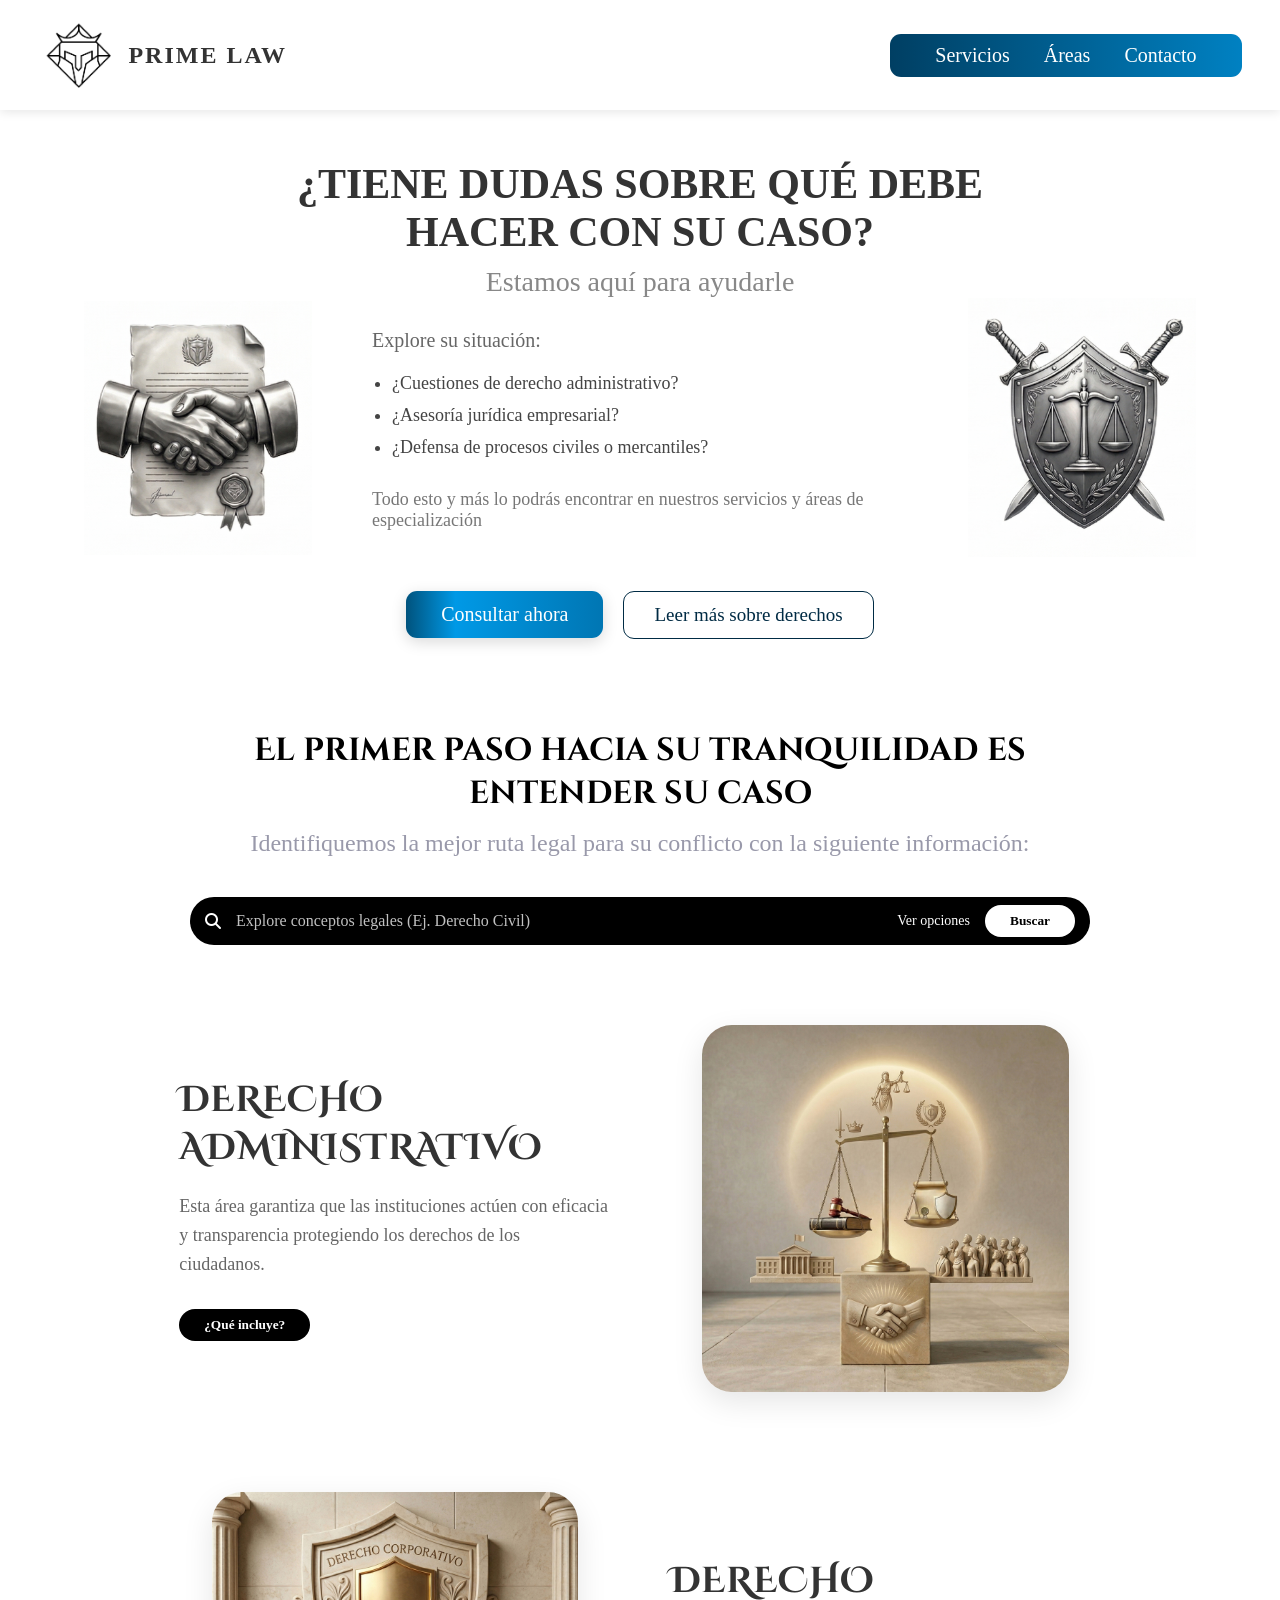
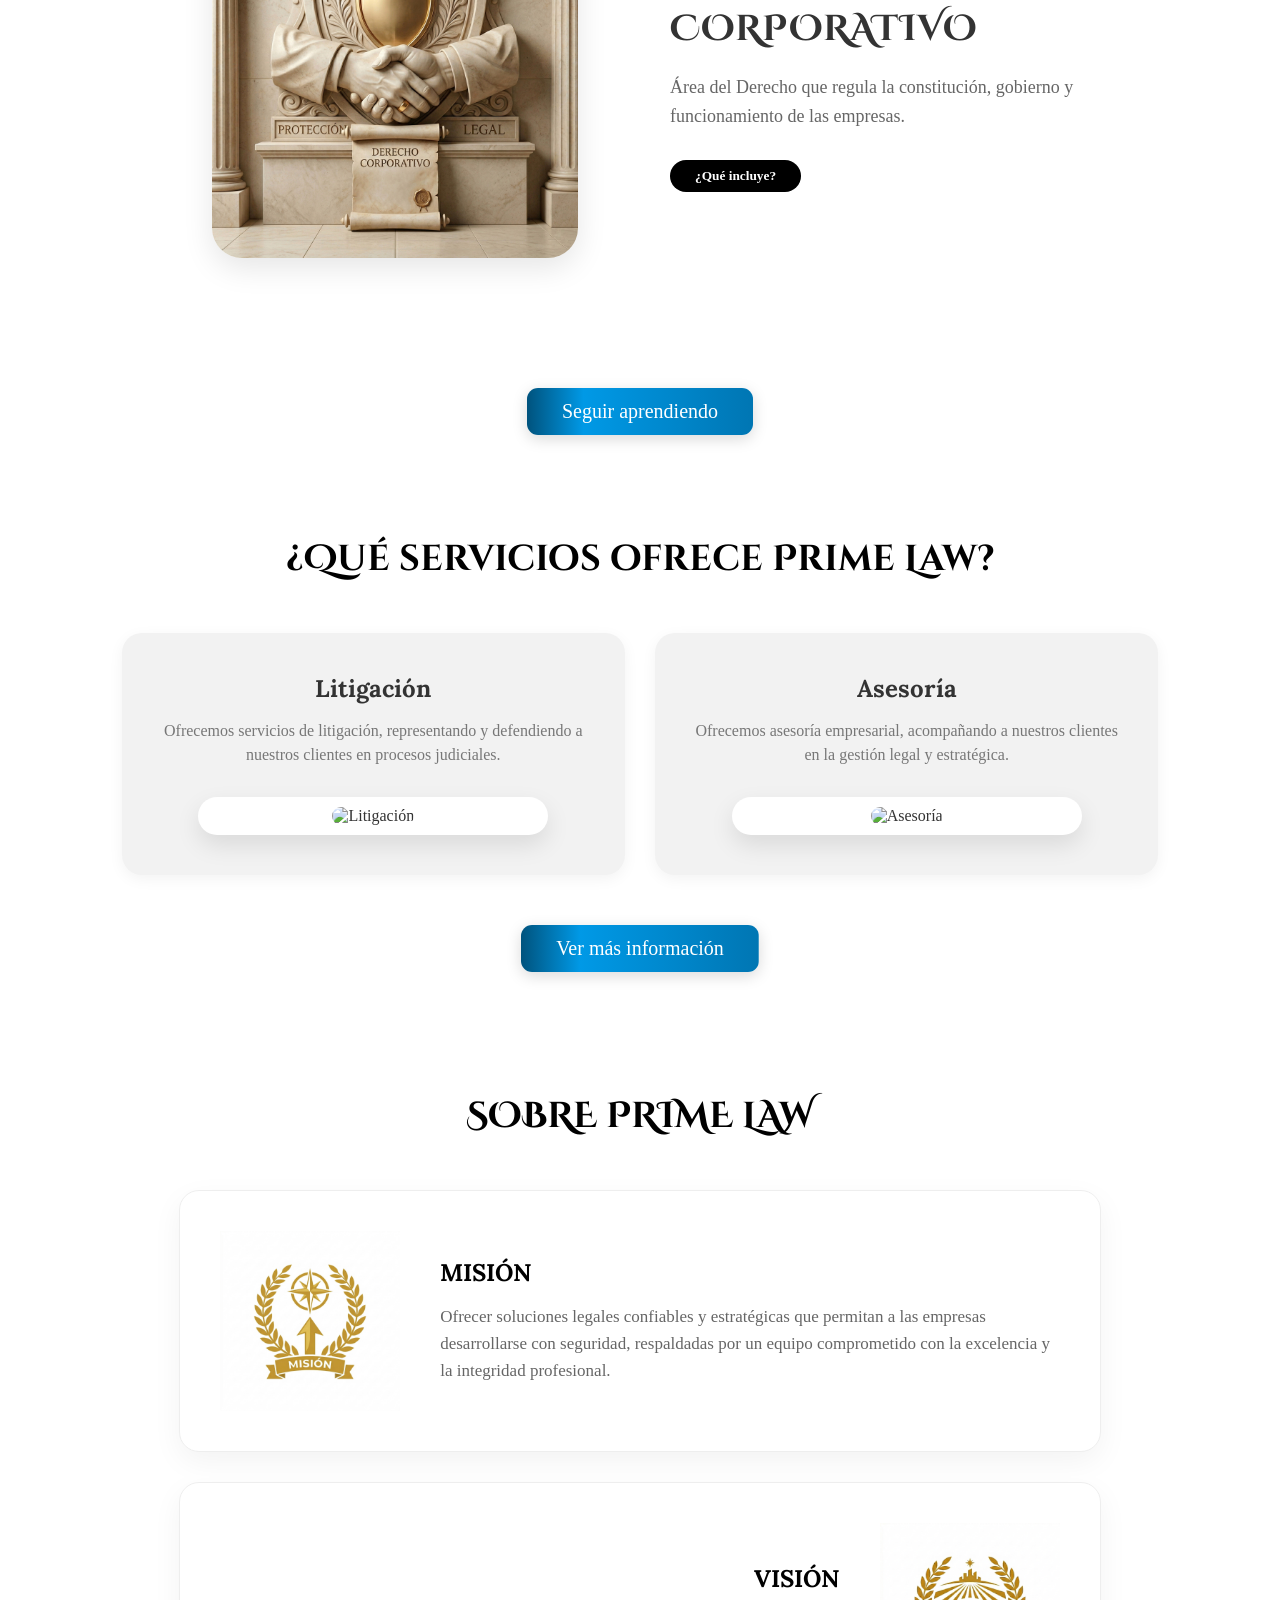
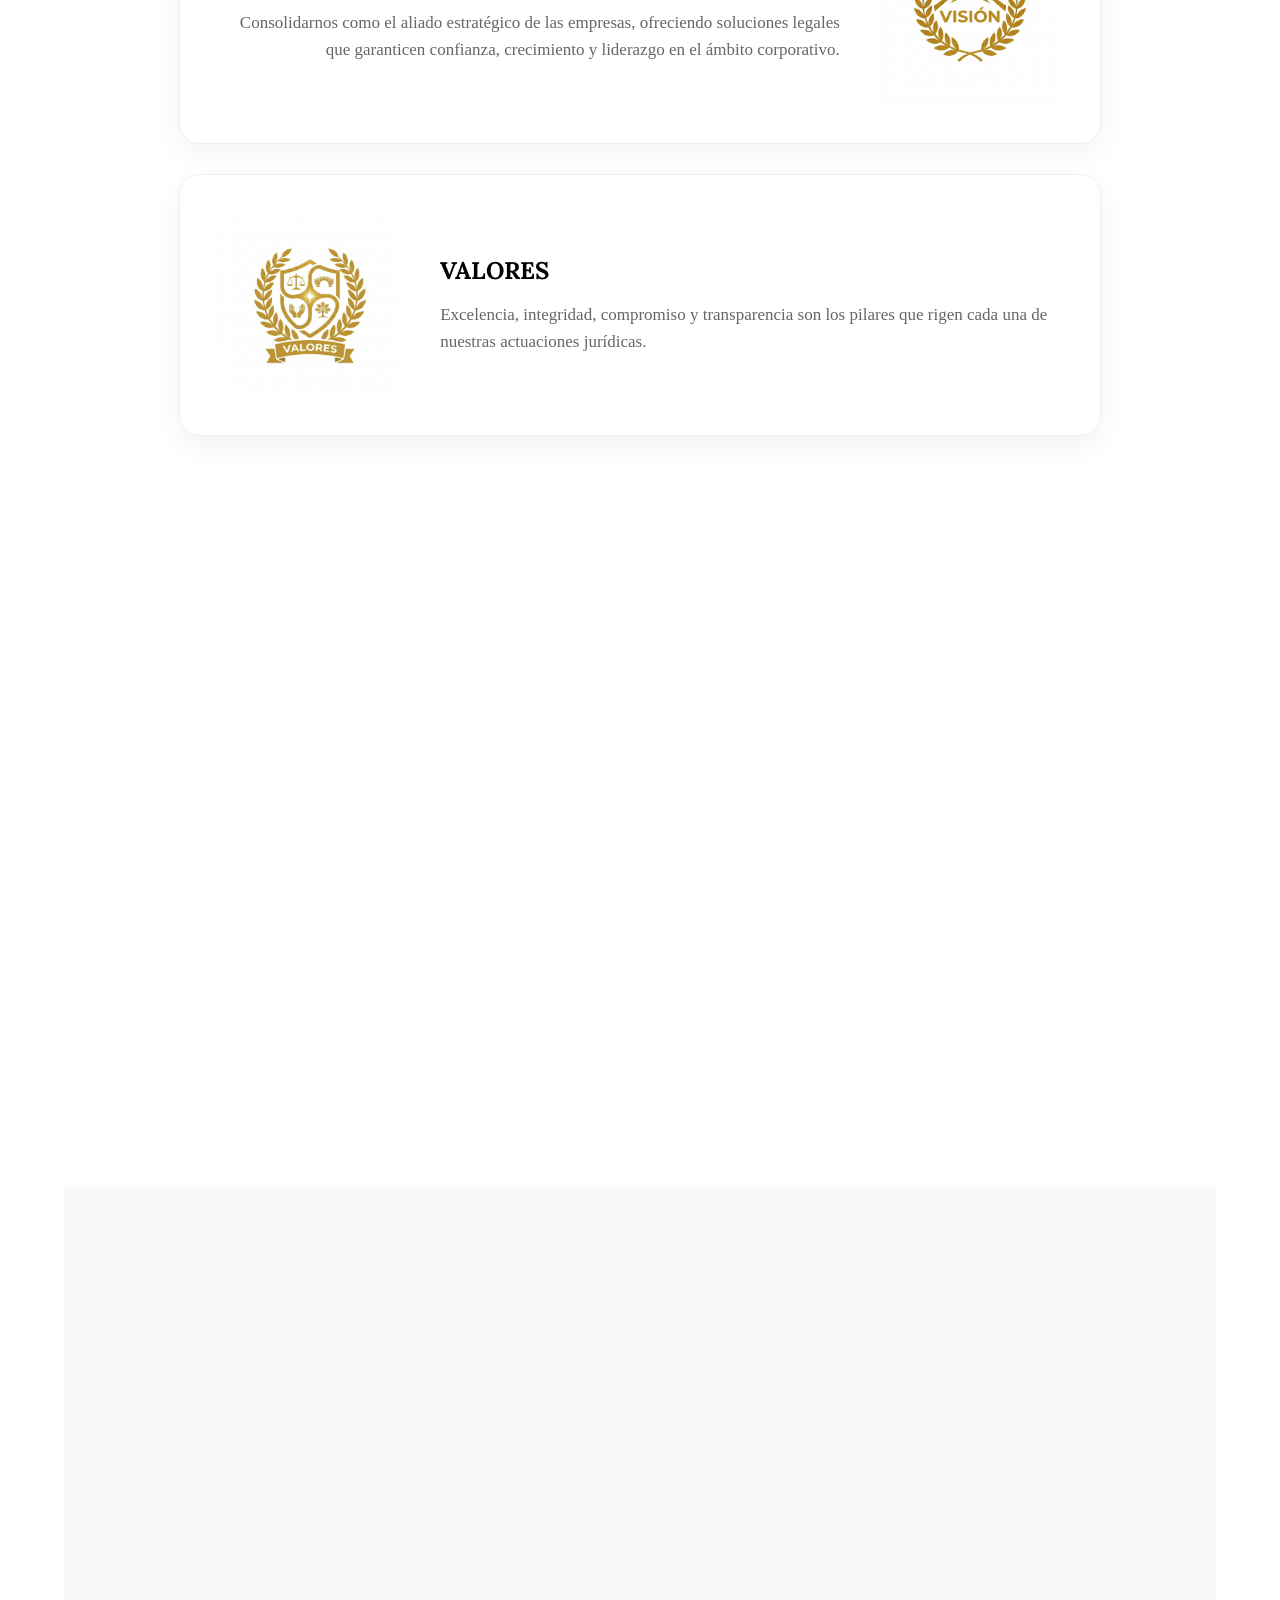
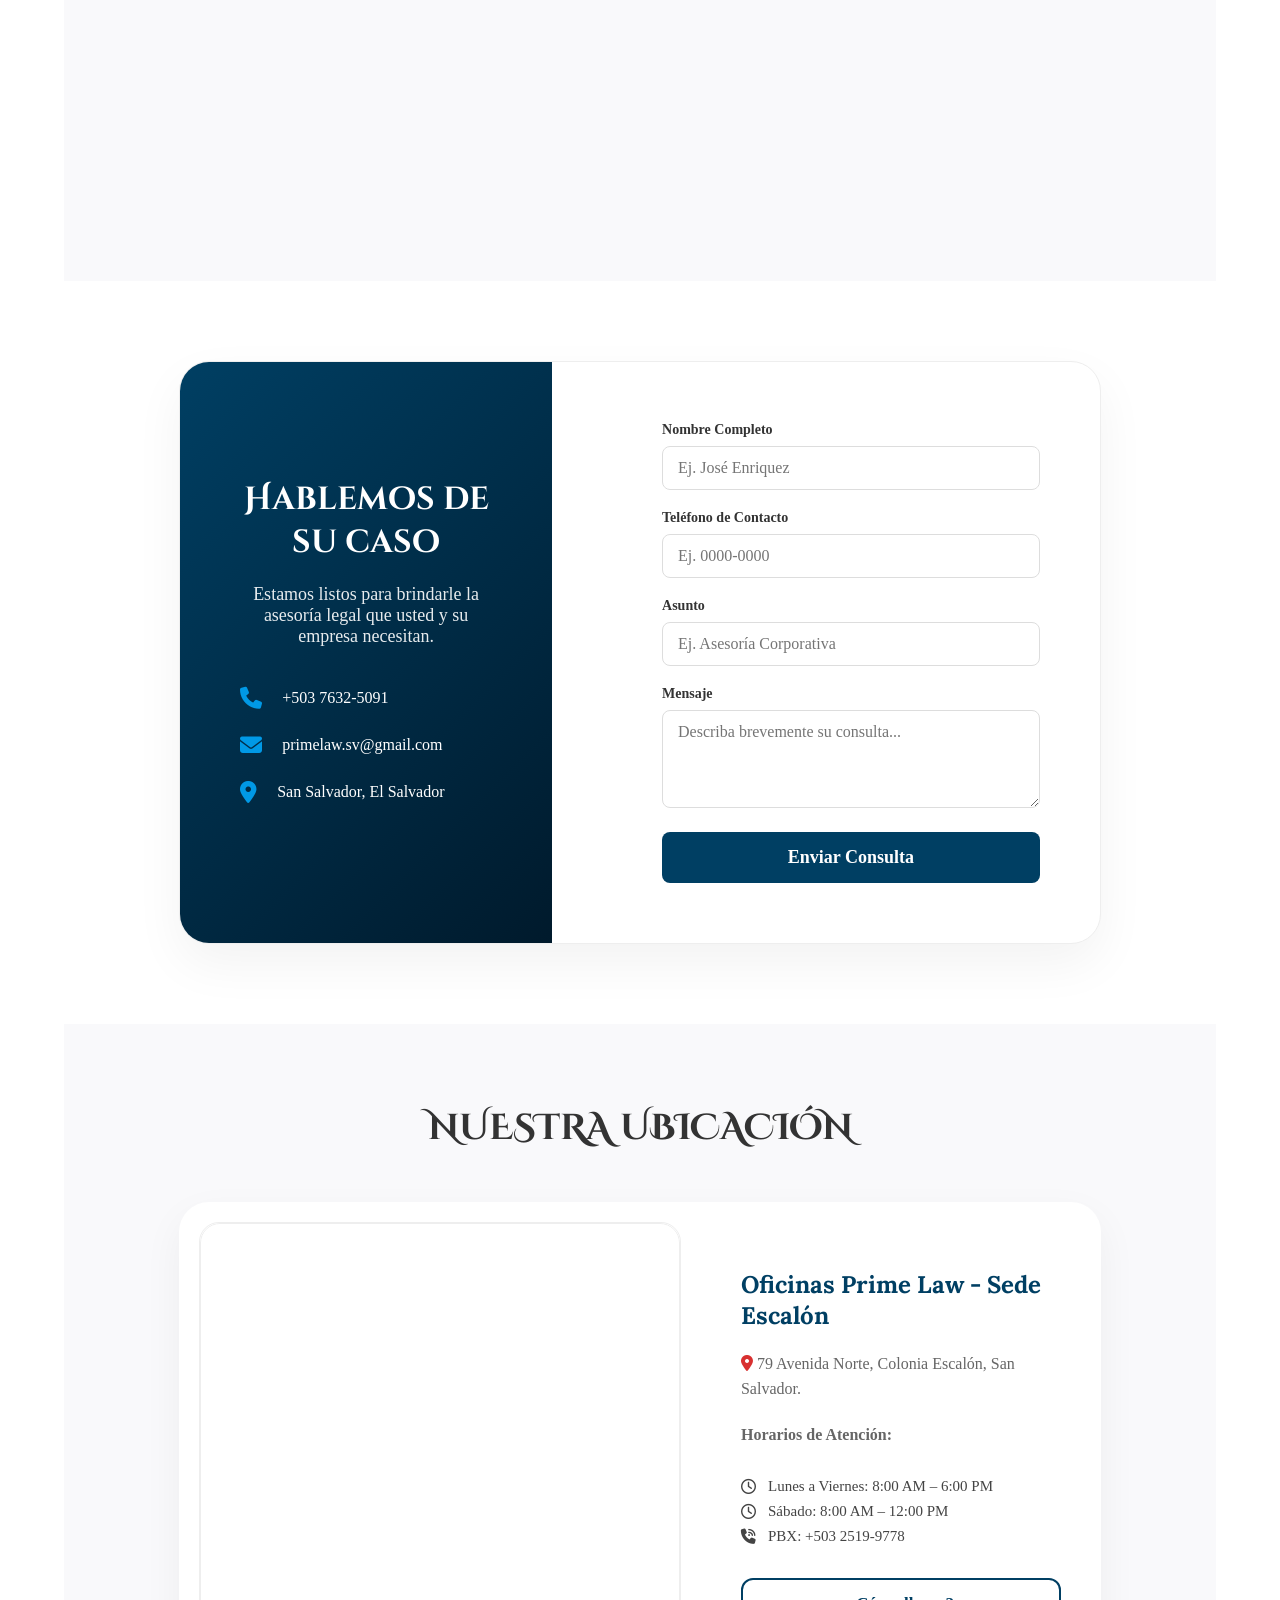
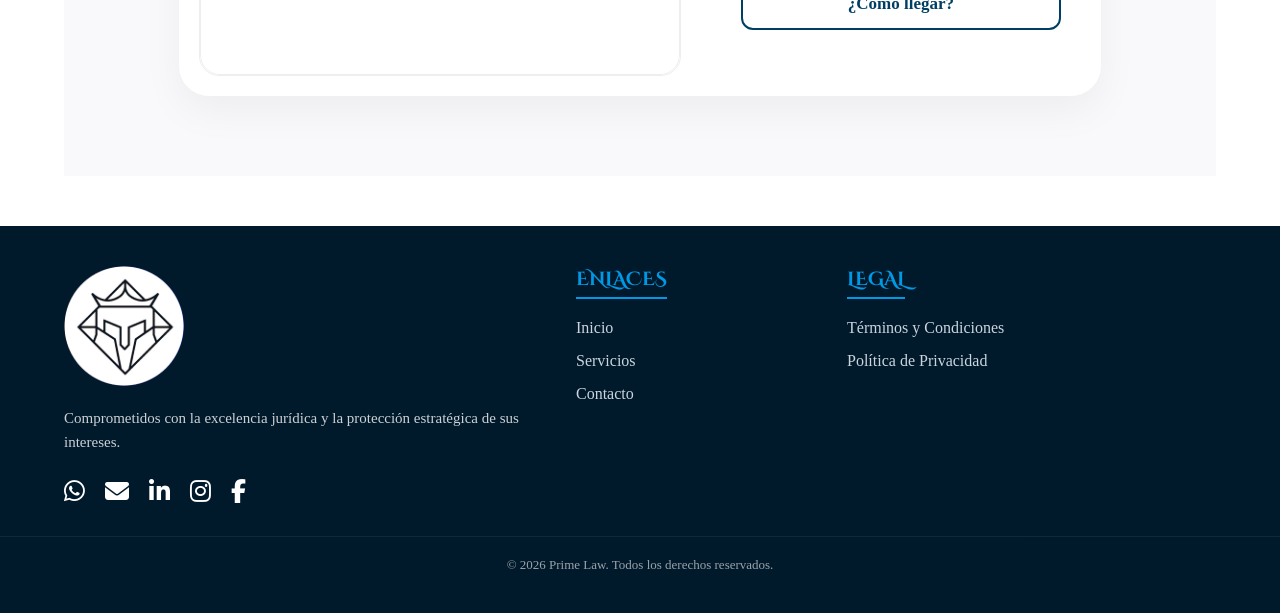
==== index.html @ 1b3c2aeb "Página inicial" ====
<!DOCTYPE html>
<html lang="es">
<head>
    <meta charset="UTF-8">
    <meta name="viewport" content="width=device-width, initial-scale=1.0">
    <title>Prime Law: Asesoría Jurídica</title>
    <link rel="stylesheet" href="css/inicio.css">
    <link rel="stylesheet" href="https://cdnjs.cloudflare.com/ajax/libs/font-awesome/6.4.0/css/all.min.css">
    <link href="https://fonts.googleapis.com/css2?family=Cinzel+Decorative:wght@400;700&family=Lora:ital,wght@0,400..700;1,400..700&display=swap" rel="stylesheet">

    <link rel="icon" type="image/png" href="../images/logo-sin-fondo.png">
</head>
<body>

    <header class="encabezado-principal">
        <div class="contenedor-logo">
            <img src="../images/logo.png" alt="Prime Law Logo" class="logo-firma">
            <span class="nombre-firma">PRIME LAW</span>
        </div>
        <nav class="navegacion-superior">
            <a href="#" class="enlace-nav">Servicios</a>
            <a href="../html/areas.html" class="enlace-nav">Áreas</a>
            <a href="#redes-sociales-pl" class="enlace-nav">Contacto</a>
        </nav>
    </header>

    <main class="contenido-hero">
        <section class="seccion-principal">
            <h1 class="titulo-pregunta">¿TIENE DUDAS SOBRE QUÉ DEBE HACER CON SU CASO?</h1>
            <p class="subtitulo-ayuda">Estamos aquí para ayudarle</p>

            <div class="contenedor-flexible">
                <aside class="columna-imagen">
                    <div class="contenedor-resplandor">
                        <img src="images/contrato.png" alt="Acuerdo legal" class="imagen-decorativa">
                    </div>
                </aside>

                <article class="columna-texto">
                    <p class="texto-explorar">Explore su situación:</p>
                    <ul class="lista-servicios">
                        <li>¿Cuestiones de derecho administrativo?</li>
                        <li>¿Asesoría jurídica empresarial?</li>
                        <li>¿Defensa de procesos civiles o mercantiles?</li>
                    </ul>
                    <p class="texto-descripcion">Todo esto y más lo podrás encontrar en nuestros servicios y áreas de especialización</p>
                </article>

                <aside class="columna-imagen">
                    <div class="contenedor-resplandor">
                        <img src="../images/escudo.png" alt="Justicia y defensa" class="imagen-decorativa">
                    </div>
                </aside>
            </div>

            <div class="contenedor-botones">
                <a href="#seccion-contacto"><button class="boton-primario">Consultar ahora</button></a>
                <button class="boton-secundario">Leer más sobre derechos</button>
            </div>
        </section>

        <section class="seccion-ruta-legal revelar">
            <h2 class="titulo-paso">El primer paso hacia su tranquilidad es entender su caso</h2>
            <p class="subtitulo-ruta">Identifiquemos la mejor ruta legal para su conflicto con la siguiente información:</p>

            <div class="contenedor-busqueda">
                <div class="barra-busqueda">
                    <i class="fa-solid fa-magnifying-glass icono-lupa" style="color: white;"></i>
                    <input type="text" placeholder="Explore conceptos legales (Ej. Derecho Civil)" class="entrada-busqueda">
                    <span class="texto-opciones">Ver opciones</span>
                    <button class="boton-buscar">Buscar</button>
                </div>
            </div>

            <div class="contenedor-detalle-area revelar-izq">
                <div class="info-area">
                    <h3 class="nombre-area">DERECHO ADMINISTRATIVO</h3>
                    <p class="descripcion-area">Esta área garantiza que las instituciones actúen con eficacia y transparencia protegiendo los derechos de los ciudadanos.</p>
                    <button class="boton-buscar" style="background:#000; color:#fff">¿Qué incluye?</button>
                </div>
                <div class="imagen-area">
                    <img src="../images/derAdministrativo.png" alt="Derecho administrativo" class="foto-redondeada">
                </div>
            </div>

            <div class="contenedor-detalle-area revelar-der" style="flex-direction: row-reverse;">
                <div class="info-area">
                    <h3 class="nombre-area">DERECHO CORPORATIVO</h3>
                    <p class="descripcion-area">Área del Derecho que regula la constitución, gobierno y funcionamiento de las empresas.</p>
                    <button class="boton-buscar" style="background:#000; color:#fff">¿Qué incluye?</button>
                </div>
                <div class="imagen-area">
                    <img src="images/derCorporativo.png" alt="Derecho Corporativo" class="foto-redondeada">
                </div>
            </div>

            <a href=""><button class="boton-primario" style="margin-top: 30px;">Seguir aprendiendo</button></a>
        </section>

        <section class="seccion-servicios-cards">
            <h2 class="titulo-servicios revelar">¿Qué servicios ofrece Prime Law?</h2>
            <div class="contenedor-cards">
                <article class="tarjeta-servicio revelar">
                    <h3 class="subtitulo-card">Litigación</h3>
                    <p class="texto-card">Ofrecemos servicios de litigación, representando y defendiendo a nuestros clientes en procesos judiciales.</p>
                    <div class="marco-imagen-card">
                        <img src="../images/litigacion.png" alt="Litigación" class="imagen-card">
                    </div>
                </article>
                <article class="tarjeta-servicio revelar">
                    <h3 class="subtitulo-card">Asesoría</h3>
                    <p class="texto-card">Ofrecemos asesoría empresarial, acompañando a nuestros clientes en la gestión legal y estratégica.</p>
                    <div class="marco-imagen-card">
                        <img src="images/asesoria.png" alt="Asesoría" class="imagen-card">
                    </div>
                </article>
            </div>
            <a href=""><button class="boton-primario" style="margin-top: 50px;">Ver más información</button></a>
        </section>

        <section class="seccion-sobre-prime">
            <h2 class="titulo-sobre revelar">SOBRE PRIME LAW</h2>

            <div class="contenedor-mision-vision">
                
                <div class="tarjeta-mision revelar-izq">
                    <img src="../images/mision.png" alt="Misión Prime Law" class="icono-mision">
                    <div class="texto-mision-col">
                        <h3>MISIÓN</h3>
                        <p>Ofrecer soluciones legales confiables y estratégicas que permitan a las empresas desarrollarse con seguridad, respaldadas por un equipo comprometido con la excelencia y la integridad profesional.</p>
                    </div>
                </div>

                <div class="tarjeta-mision revelar-der invertida">
                    <img src="images/vision.png" alt="Visión Prime Law" class="icono-mision">
                    <div class="texto-mision-col">
                        <h3>VISIÓN</h3>
                        <p>Consolidarnos como el aliado estratégico de las empresas, ofreciendo soluciones legales que garanticen confianza, crecimiento y liderazgo en el ámbito corporativo.</p>
                    </div>
                </div>

                <div class="tarjeta-mision revelar-izq">
                    <img src="../images/valores.png" alt="Valores Prime Law" class="icono-mision">
                    <div class="texto-mision-col">
                        <h3>VALORES</h3>
                        <p>Excelencia, integridad, compromiso y transparencia son los pilares que rigen cada una de nuestras actuaciones jurídicas.</p>
                    </div>
                </div>

            </div>
        </section>


        <section class="seccion-redes-premium revelar" id="redes-sociales-pl">
            <h2 class="titulo-redes">CANALES DE CONTACTO Y ACTUALIDAD</h2>
            
            <div class="contenedor-redes-flotantes">
                
                <a href="https://wa.me/50325199778" target="_blank" class="tarjeta-red whatsapp revelar-izq">
                    <i class="fa-brands fa-whatsapp"></i>
                    <h4>WhatsApp</h4>
                    <p>Asesoría inmediata y consultas rápidas directamente con nuestros expertos.</p>
                </a>

                <a href="#" target="_blank" class="tarjeta-red revelar">
                    <i class="fa-brands fa-linkedin-in"></i>
                    <h4>LinkedIn</h4>
                    <p>Artículos jurídicos y actualidad corporativa para empresas líderes.</p>
                </a>

                <a href="#" target="_blank" class="tarjeta-red revelar">
                    <i class="fa-brands fa-instagram"></i>
                    <h4>Instagram</h4>
                    <p>Cápsulas informativas sobre qué es el derecho y procesos legales.</p>
                </a>

                <a href="#" target="_blank" class="tarjeta-red revelar-der">
                    <i class="fa-brands fa-facebook-f"></i>
                    <h4>Facebook</h4>
                    <p>Eventos legales, noticias de la firma y nuestra comunidad jurídica.</p>
                </a>

            </div>

            <p class="footer-redes">Descubra quiénes somos <br> <i class="fa-solid fa-chevron-down"></i></p>
        </section>

        <section class="seccion-quienes-somos">
        <h2 class="titulo-quienes revelar">¿QUIÉNES SOMOS?</h2>

        <div class="tarjeta-fundador revelar">
            <div class="contenedor-foto-perfil revelar-izq">
                <h3 class="nombre-lic">Mtro. Ernesto Ramírez</h3>
                <img src="../images/ernesto.png" alt="Lic. Ernesto Ramírez" class="foto-perfil">
            </div>

            <div class="info-fundador revelar-der">
                <h3 class="cargo-fundador">Fundador de Prime Law</h3>
                <ul class="lista-titulos">
                    <li>Abogado y Notario</li>
                    <li>Especialista en Derecho Administrativo</li>
                    <li>Máster en Derecho Empresarial</li>
                </ul>
                <p class="frase-personal">
                    La búsqueda de un experto en diversos tipos de derechos puede llegar a ser exhaustiva; 
                    pero no te preocupes, estoy aquí para ayudarte.
                </p>
                <button class="boton-primario">Conoce más sobre mí</button>
            </div>
        </div>
    </section>


    <section id="seccion-contacto" class="seccion-contacto revelar">
        <div class="contenedor-contacto">
            
            <div class="columna-info-directa revelar-izq">
                <h2>Hablemos de su caso</h2>
                <p>Estamos listos para brindarle la asesoría legal que usted y su empresa necesitan.</p>
                
                <div class="item-contacto">
                    <i class="fa-solid fa-phone"></i>
                    <span>+503 7632-5091</span>
                </div>
                
                <div class="item-contacto">
                    <i class="fa-solid fa-envelope"></i>
                    <span>primelaw.sv@gmail.com</span>
                </div>
                
                <div class="item-contacto">
                    <i class="fa-solid fa-location-dot"></i>
                    <span>San Salvador, El Salvador</span>
                </div>
            </div>

            <div class="columna-formulario revelar-der">
                <form action="#">
                    <div class="grupo-entrada">
                        <label>Nombre Completo</label>
                        <input type="text" placeholder="Ej. José Enriquez" required>
                    </div>
                    
                    <div class="grupo-entrada">
                        <label>Teléfono de Contacto</label>
                        <input type="tel" placeholder="Ej. 0000-0000" required>
                    </div>

                    <div class="grupo-entrada">
                        <label>Asunto</label>
                        <input type="text" placeholder="Ej. Asesoría Corporativa">
                    </div>
                    
                    <div class="grupo-entrada">
                        <label>Mensaje</label>
                        <textarea rows="4" placeholder="Describa brevemente su consulta..." required></textarea>
                    </div>
                    
                    <button type="submit" class="boton-enviar">Enviar Consulta</button>
                </form>
            </div>

        </div>
    </section>


    <section class="seccion-ubicacion revelar">
        <h2 class="titulo-ubicacion">Nuestra Ubicación</h2>
        
        <div class="contenedor-mapa-info">
            <div class="marco-mapa revelar-izq">
                <div class="marco-mapa revelar-izq">
                    <iframe src="https://www.google.com/maps/embed?pb=!1m18!1m12!1m3!1d3876.2317290224314!2d-89.23860532458657!3d13.70441038668252!2m3!1f0!2f0!3f0!3m2!1i1024!2i768!4f13.1!3m3!1m2!1s0x8f633190643d958b%3A0xe784ba0a2ca3a44d!2sRatio%20Legis%20oficina%20juridica!5e0!3m2!1ses-419!2ssv!4v1776958021164!5m2!1ses-419!2ssv" width="600" height="450" style="border:0;" allowfullscreen="" loading="lazy" referrerpolicy="no-referrer-when-downgrade"></iframe>
                </div>
            </div>

            <div class="info-oficina revelar-der">
                <h3 class="nombre-sede">Oficinas Prime Law - Sede Escalón</h3>
                <div class="detalle-direccion">
                    <p>
                        <i class="fa-solid fa-location-dot" style="color: #d83030;"></i> 79 Avenida Norte, Colonia Escalón, San Salvador.
                    </p>
                </div>
                
                <p class="titulo-horario"><strong>Horarios de Atención:</strong></p>
                <ul class="horarios-lista">
                    <li><i class="fa-regular fa-clock"></i> Lunes a Viernes: 8:00 AM – 6:00 PM</li>
                    <li><i class="fa-regular fa-clock"></i> Sábado: 8:00 AM – 12:00 PM</li>
                    <li><i class="fa-solid fa-phone-volume"></i> PBX: +503 2519-9778</li>
                </ul>
                
                <a href="https://maps.app.goo.gl/9uTf9J7kR8D19XqH7" target="_blank" class="enlace-mapa-boton">
                    <button class="boton-ver-maps">¿Cómo llegar?</button>
                </a>
            </div>
        </div>
    </section>

    </main>

    <footer class="pie-pagina">
        <div class="contenedor-footer">
            <div class="columna-footer info-principal">
                <div class="footer-logo-container">
                    <img src="../images/logo-sin-fondo.png" alt="Logo" class="logo-footer">
                </div>
                <p class="descripcion-firma">Comprometidos con la excelencia jurídica y la protección estratégica de sus intereses.</p>
                <div class="redes-sociales">
                    <a href="https://wa.me/50376325091" target="_blank" title="+503 7632-5091">
                        <i class="fa-brands fa-whatsapp"></i>
                    </a>
                    <a href="mailto:primelaw.sv@gmail.com" title="primelaw.sv@gmail.com">
                        <i class="fa-solid fa-envelope"></i>
                    </a>
                    <a href="#" target="_blank">
                        <i class="fa-brands fa-linkedin-in"></i>
                    </a>
                    <a href="#" target="_blank" title="instagram">
                        <i class="fa-brands fa-instagram"></i>
                    </a>
                    <a href="#" target="_blank">
                        <i class="fa-brands fa-facebook-f"></i>
                    </a>
                </div>
            </div>

            <div class="columna-footer">
                <h4>ENLACES</h4>
                <ul class="enlaces-footer">
                    <li><a href="#">Inicio</a></li>
                    <li><a href="#">Servicios</a></li>
                    <li><a href="#">Contacto</a></li>
                </ul>
            </div>

            <div class="columna-footer">
                <h4>LEGAL</h4>
                <ul class="enlaces-footer">
                    <li><a href="#">Términos y Condiciones</a></li>
                    <li><a href="#">Política de Privacidad</a></li>
                </ul>
            </div>
        </div>
        <div class="barra-copyright">
            <p>© 2026 Prime Law. Todos los derechos reservados.</p>
        </div>
    </footer>   

    <script>
        const observer = new IntersectionObserver((entries) => {
            entries.forEach(entry => {
                if (entry.isIntersecting) {
                    entry.target.classList.add('activo');
                }
            });
        }, { threshold: 0.1 });

        document.querySelectorAll('.revelar, .revelar-izq, .revelar-der').forEach(el => observer.observe(el));
    </script>
</body>
</html>
---- css/inicio.css ----
* {
    margin: 0;
    padding: 0;
    box-sizing: border-box;
    font-family: 'Times New Roman', Times, serif;
    scroll-behavior: smooth;
}

body {
    background-color: #ffffff;
    color: #333;
    overflow-x: hidden;
    scroll-behavior: smooth;
}

h1, 
h2 {
    font-family: 'Cinzel Decorative', serif;
}

h3 {
    font-family: 'Lora', serif;
}

/* ENCABEZADO */
.encabezado-principal {
    display: flex;
    justify-content: space-between;
    align-items: center;
    padding: 15px 3%;
    position: sticky;
    top: 0;
    z-index: 1000;
    background-color: rgba(255, 255, 255, 0.95);
    backdrop-filter: blur(5px);
    box-shadow: 0 2px 10px rgba(0, 0, 0, 0.1);
    transition: all 0.3s ease;
}

.contenedor-logo {
    display: flex;
    align-items: center;
    gap: 10px;
}

.logo-firma {
    width: 80px;
}

.nombre-firma {
    font-size: 24px;
    letter-spacing: 2px;
    font-weight: bold;
}

.navegacion-superior {
    background: linear-gradient(to right, #003f63, #0081c2);
    padding: 10px 30px;
    border-radius: 11px;
}

.enlace-nav {
    color: white;
    text-decoration: none;
    margin: 0 15px;
    font-size: 20px;
}

/* SECCIÓN HERO */
.contenido-hero {
    text-align: center;
    padding: 50px 5%;
}

@keyframes aparecer {
    from {
        opacity: 0;
        transform: translateY(20px);
    }
    to {
        opacity: 1;
        transform: translateY(0);
    }
}

.titulo-pregunta {
    font-size: 42px;
    font-weight: bold;
    max-width: 800px;
    margin: 0 auto 10px;
    text-transform: uppercase;
    font-family: 'Times New Roman', serif;
    animation: aparecer 1s ease-out forwards;
}

.subtitulo-ayuda {
    font-size: 28px;
    color: #888;
    opacity: 0;
    animation: aparecer 1s ease-out 0.4s forwards;
}

.contenedor-flexible {
    display: flex;
    justify-content: center;
    align-items: center;
    gap: 40px;
}

.columna-imagen {
    flex: 1;
}

.imagen-decorativa {
    max-width: 85%;
}

.columna-texto {
    flex: 2;
    text-align: left;
    overflow: hidden;
}

/* EFECTOS Y ANIMACIONES */
@keyframes barridoResplandor {
    0% { 
        left: -110%; 
        opacity: 0; 
    }
    10% { 
        opacity: 0.5; 
    }
    80% { 
        opacity: 0.5; 
    }
    100% { 
        left: 110%; 
        opacity: 0; 
    }
}

.contenedor-resplandor {
    position: relative;
    display: inline-block;
    overflow: hidden;
    line-height: 0;
}

.contenedor-resplandor::after {
    content: "";
    position: absolute;
    top: 0;
    left: -110%;
    width: 100%;
    height: 100%;
    background: linear-gradient(
        110deg, 
        rgba(255, 255, 255, 0) 0%, 
        rgba(255, 255, 255, 0) 25%, 
        rgba(255, 255, 255, 0.4) 50%, 
        rgba(255, 255, 255, 0) 75%, 
        rgba(255, 255, 255, 0) 100%
    );
    animation: barridoResplandor 3s cubic-bezier(0.2, 0, 0.3, 1) infinite;
}

@keyframes entradaDerecha {
    from { 
        opacity: 0; 
        transform: translateX(100%); 
    }
    to { 
        opacity: 1; 
        transform: translateX(0); 
    }
}

.texto-explorar, 
.lista-servicios li, 
.texto-descripcion {
    opacity: 0;
    animation: entradaDerecha 0.8s ease-out forwards;
}

.texto-explorar { 
    font-size: 20px; 
    color: #666; 
    margin-bottom: 15px; 
    animation-delay: 0.1s; 
}

.lista-servicios { 
    list-style: disc; 
    margin-left: 20px; 
    font-size: 18px; 
    line-height: 1.8; 
    color: #444; 
}

.lista-servicios li:nth-child(1) { animation-delay: 0.25s; }
.lista-servicios li:nth-child(2) { animation-delay: 0.45s; }
.lista-servicios li:nth-child(3) { animation-delay: 0.65s; }

.texto-descripcion { 
    margin-top: 25px; 
    font-size: 18px; 
    color: #777; 
    max-width: 500px; 
    animation-delay: 0.8s; 
}

/* BOTONES */
.contenedor-botones {
    display: flex;
    justify-content: center;
    gap: 20px;
    margin-top: 30px;
}

.boton-primario {
    color: white;
    padding: 12px 35px;
    border: none;
    border-radius: 11px;
    font-size: 20px;
    font-weight: 500;
    cursor: pointer;
    outline: none;
    background: linear-gradient(
        to right, 
        #0099e6 0%, 
        #0076b3 30%, 
        #000c14 50%, 
        #0099e6 70%, 
        #0076b3 100%
    );
    background-size: 250% auto;
    background-position: right center;
    transition: background-position 0.7s cubic-bezier(0.4, 0, 0.2, 1), transform 0.2s;
    box-shadow: 0 4px 15px rgba(0,0,0,0.15);
}

.boton-primario:hover {
    background-position: left center;
    transform: scale(1.02);
}

.boton-secundario {
    background: white;
    color: #002b44;
    padding: 12px 30px;
    border: 1px solid #002b44;
    border-radius: 11px;
    font-size: 19px;
    cursor: pointer;
    transition: all 0.3s;
}

.boton-secundario:hover {
    background: #002b44;
    color: white;
}

/* RUTA LEGAL */
.seccion-ruta-legal {
    padding: 60px 10%;
    text-align: center;
    background-color: #ffffff;
    margin-top: 30px;
}

.revelar {
    opacity: 0;
    transform: translateY(40px);
    transition: all 0.9s ease-out;
}

.revelar-izq {
    opacity: 0;
    transform: translateX(-50px);
    transition: all 0.9s ease-out;
}

.revelar-der {
    opacity: 0;
    transform: translateX(50px);
    transition: all 0.9s ease-out;
}

.activo {
    opacity: 1 !important;
    transform: translate(0) !important;
}

.titulo-paso { 
    font-size: 32px; 
    font-weight: bold; 
    margin-bottom: 15px; 
    color: #000; 
}

.subtitulo-ruta { 
    font-size: 24px; 
    color: #99a; 
    max-width: 800px; 
    margin: 0 auto 40px; 
}

.contenedor-busqueda { 
    display: flex; 
    justify-content: center; 
    margin-bottom: 80px; 
}

.barra-busqueda {
    background-color: #000;
    width: 100%;
    max-width: 900px;
    display: flex;
    align-items: center;
    padding: 8px 15px;
    border-radius: 50px;
    gap: 15px;
}

.entrada-busqueda { 
    flex: 1; 
    background: transparent; 
    border: none; 
    color: white; 
    font-size: 16px; 
    outline: none; 
}

.entrada-busqueda::placeholder { 
    color: #c1c1c1; 
}

.texto-opciones { 
    color: white; 
    font-size: 14px; 
    cursor: pointer; 
    white-space: nowrap; 
}

.boton-buscar { 
    background-color: #fff; 
    color: #000; 
    border: none; 
    padding: 8px 25px; 
    border-radius: 20px; 
    font-weight: bold; 
    cursor: pointer; 
    transition: background 0.3s; 
}

/* DETALLES DE ÁREA */
.contenedor-detalle-area {
    display: flex;
    align-items: center;
    justify-content: center;
    width: 100%;
    max-width: 1200px;
    margin: 0 auto 100px auto;
    gap: 60px;
}

.info-area { 
    flex: 1; 
    text-align: left; 
}

.imagen-area { 
    flex: 1; 
    display: flex; 
    justify-content: center; 
}

.nombre-area { 
    font-size: 36px; 
    font-weight: bold; 
    margin-bottom: 20px; 
    letter-spacing: 1px; 
    font-family: 'Cinzel Decorative', serif; 
}

.descripcion-area { 
    font-size: 18px; 
    color: #666; 
    line-height: 1.6; 
    margin-bottom: 30px; 
}

.foto-redondeada { 
    width: 85%; 
    border-radius: 30px; 
    object-fit: cover; 
    box-shadow: 0 10px 30px rgba(0,0,0,0.1); 
}

/* TARJETAS DE SERVICIOS */
.seccion-servicios-cards { 
    padding: 40px 5%; 
    background-color: #ffffff; 
    text-align: center; 
}

.titulo-servicios { 
    font-size: 36px; 
    font-weight: bold; 
    margin-bottom: 50px; 
    color: #000; 
}

.contenedor-cards { 
    display: flex; 
    justify-content: center; 
    gap: 30px; 
    flex-wrap: wrap; 
}

.tarjeta-servicio {
    background-color: #f2f2f2;
    padding: 40px;
    border-radius: 20px;
    flex: 1;
    max-width: 550px;
    min-width: 300px;
    display: flex;
    flex-direction: column;
    align-items: center;
    box-shadow: 0 4px 15px rgba(0,0,0,0.05);
    transition: transform 0.3s;
}

.tarjeta-servicio:hover { 
    transform: translateY(-10px); 
}

.subtitulo-card { 
    font-size: 24px; 
    font-weight: bold; 
    margin-bottom: 15px; 
}

.texto-card { 
    font-size: 16px; 
    color: #777; 
    line-height: 1.5; 
    margin-bottom: 30px; 
}

.marco-imagen-card { 
    width: 100%; 
    max-width: 350px; 
    background-color: white; 
    padding: 10px; 
    border-radius: 30px; 
    box-shadow: 0 10px 25px rgba(0,0,0,0.1); 
}

.imagen-card { 
    width: 100%; 
    border-radius: 20px; 
}

/* SOBRE PRIME LAW */
.seccion-sobre-prime {
    padding: 80px 10%;
    background-color: #ffffff;
    text-align: center;
}

.titulo-sobre {
    font-size: 36px;
    font-weight: bold;
    margin-bottom: 50px;
    text-transform: uppercase;
    color: #000;
}

.contenedor-mision-vision {
    display: flex;
    flex-direction: column;
    gap: 30px;
    max-width: 1100px;
    margin: 0 auto;
}

.tarjeta-mision {
    background: white;
    border: 1px solid #eee;
    border-radius: 20px;
    padding: 40px;
    display: flex;
    align-items: center;
    gap: 40px;
    box-shadow: 0 10px 30px rgba(0,0,0,0.05);
    text-align: left;
}

.tarjeta-mision.invertida {
    flex-direction: row-reverse;
    text-align: right;
}

.icono-mision {
    width: 180px;
    height: auto;
    flex-shrink: 0;
}

.texto-mision-col h3 {
    font-size: 24px;
    font-weight: bold;
    margin-bottom: 15px;
    color: #000;
    text-transform: uppercase;
}

.texto-mision-col p {
    font-size: 17px;
    color: #666;
    line-height: 1.6;
}

/* QUIÉNES SOMOS */
.seccion-quienes-somos {
    padding: 80px 10%;
    background-color: #f9f9fb;
    text-align: center;
}

.titulo-quienes {
    font-size: 36px;
    font-weight: bold;
    margin-bottom: 50px;
    text-transform: uppercase;
}

.tarjeta-fundador {
    background-color: #f2f2f7;
    border-radius: 30px;
    padding: 60px;
    display: flex;
    align-items: center;
    gap: 50px;
    max-width: 1100px;
    margin: 0 auto;
    text-align: left;
    box-shadow: 0 10px 30px rgba(0,0,0,0.03);
}

.contenedor-foto-perfil {
    flex: 1;
}

.foto-perfil {
    width: 100%;
    border-radius: 20px;
    object-fit: cover;
}

.info-fundador {
    flex: 1.2;
}

.nombre-lic {
    font-size: 32px;
    font-weight: bold;
    margin-bottom: 25px;
}

.cargo-fundador {
    font-size: 28px;
    font-weight: bold;
    margin-bottom: 15px;
}

.lista-titulos {
    list-style: none;
    margin-bottom: 25px;
}

.lista-titulos li {
    font-size: 18px;
    color: #666;
    margin-bottom: 8px;
    position: relative;
    padding-left: 20px;
}

.lista-titulos li::before {
    content: "•";
    position: absolute;
    left: 0;
    color: #000c14;
}

.frase-personal {
    font-size: 18px;
    color: #555;
    line-height: 1.6;
    font-style: italic;
    margin-bottom: 30px;
}

/* CONTACTO */
.seccion-contacto {
    padding: 80px 10%;
    background-color: #ffffff;
}

.contenedor-contacto {
    display: flex;
    gap: 50px;
    max-width: 1100px;
    margin: 0 auto;
    background: #fff;
    border-radius: 30px;
    overflow: hidden;
    box-shadow: 0 20px 50px rgba(0,0,0,0.05);
    border: 1px solid #eee;
}

.columna-info-directa {
    flex: 1;
    background: linear-gradient(135deg, #003f63 0%, #001a2c 100%);
    color: white;
    padding: 60px;
    display: flex;
    flex-direction: column;
    justify-content: center;
}

.columna-info-directa h2 {
    font-size: 32px;
    margin-bottom: 20px;
    color: #fff;
}

.columna-info-directa p {
    font-size: 18px;
    opacity: 0.9;
    margin-bottom: 40px;
}

.item-contacto {
    display: flex;
    align-items: center;
    gap: 20px;
    margin-bottom: 25px;
}

.item-contacto i {
    font-size: 22px;
    color: #0099e6;
}

.columna-formulario {
    flex: 1.5;
    padding: 60px;
}

.grupo-entrada {
    margin-bottom: 20px;
    text-align: left;
}

.grupo-entrada label {
    display: block;
    font-size: 14px;
    font-weight: bold;
    margin-bottom: 8px;
    color: #333;
}

.grupo-entrada input, 
.grupo-entrada textarea {
    width: 100%;
    padding: 12px 15px;
    border: 1px solid #ddd;
    border-radius: 8px;
    font-size: 16px;
    outline: none;
    transition: border-color 0.3s;
}

.grupo-entrada input:focus, 
.grupo-entrada textarea:focus {
    border-color: #0081c2;
}

.boton-enviar {
    width: 100%;
    background: #003f63;
    color: white;
    padding: 15px;
    border: none;
    border-radius: 8px;
    font-size: 18px;
    font-weight: bold;
    cursor: pointer;
    transition: background 0.3s;
}

.boton-enviar:hover {
    background: #0081c2;
}

/* UBICACIÓN Y MAPA */
.seccion-ubicacion {
    padding: 80px 10%;
    background-color: #f9f9fb;
    text-align: center;
}

.titulo-ubicacion {
    font-size: 36px;
    font-weight: bold;
    margin-bottom: 50px;
    text-transform: uppercase;
}

.contenedor-mapa-info {
    display: flex;
    gap: 40px;
    max-width: 1100px;
    margin: 0 auto;
    background: white;
    padding: 20px;
    border-radius: 30px;
    box-shadow: 0 15px 40px rgba(0,0,0,0.05);
}

.marco-mapa {
    flex: 1.5;
    border-radius: 20px;
    overflow: hidden;
    line-height: 0;
    border: 1px solid #eee;
}

.info-oficina {
    flex: 1;
    display: flex;
    flex-direction: column;
    justify-content: center;
    text-align: left;
    padding: 20px;
}

.info-oficina h3 {
    font-size: 24px;
    margin-bottom: 20px;
    color: #003f63;
}

.info-oficina p {
    font-size: 16px;
    color: #666;
    line-height: 1.6;
    margin-bottom: 20px;
}

.horarios-lista {
    list-style: none;
    margin-top: 10px;
}

.horarios-lista li {
    font-size: 15px;
    margin-bottom: 8px;
    color: #444;
    display: flex;
    align-items: center;
    gap: 12px;
}

.enlace-mapa-boton {
    text-decoration: none;
    display: block;
    width: 100%;
}

.boton-ver-maps {
    width: 100%;
    background-color: transparent;
    color: #003f63;
    border: 2px solid #003f63;
    padding: 14px;
    border-radius: 12px;
    font-size: 17px;
    font-weight: bold;
    cursor: pointer;
    margin-top: 25px;
    transition: all 0.3s ease;
}

.boton-ver-maps:hover {
    background-color: #003f63;
    color: white;
}

/* FOOTER (PÁGINA COMPLETA) */
.pie-pagina {
    background-color: #001a2c;
    color: #ffffff;
    padding: 80px 0 40px 0;
    width: 100%;
    font-family: 'Lora', serif;
}

.contenedor-footer {
    display: grid;
    grid-template-columns: 2fr 1fr 1fr;
    gap: 50px;
    max-width: 90%;
    margin: 0 auto;
    text-align: left;
    padding: 0 20px;
}

.footer-logo-container {
    width: 120px;
    margin-bottom: 20px;
}

.logo-footer {
    width: 100%;
    height: auto;
    display: block;
    mix-blend-mode: lighten;
    border-radius: 50%;
}

.descripcion-firma {
    font-size: 15px;
    line-height: 1.6;
    opacity: 0.8;
}

.columna-footer h4 {
    font-family: 'Cinzel Decorative', serif;
    color: #0099e6;
    margin-bottom: 25px;
    font-size: 1.2rem;
    border-bottom: 2px solid #0099e6;
    display: inline-block;
    padding-bottom: 5px;
}

.enlaces-footer li {
    list-style: none;
    margin-bottom: 15px;
}

.enlaces-footer a {
    color: #cbd5e0;
    text-decoration: none;
    transition: 0.3s;
}

.enlaces-footer a:hover {
    color: #0099e6;
    padding-left: 5px;
}

.redes-sociales {
    margin-top: 25px;
    display: flex;
    gap: 20px;
    flex-wrap: wrap;
}

.redes-sociales a {
    color: #ffffff;
    font-size: 1.5em;
    text-decoration: none;
    transition: transform 0.3s ease, color 0.3s ease;
    display: inline-block;
}

.redes-sociales a:hover {
    color: #0099e6;
    transform: translateY(-5px);
}

.redes-sociales a[title*="+503"]:hover {
    color: #25D366;
}
.redes-sociales a[title*="instagram"]:hover {
    color: #c8148f;
}

.barra-copyright {
    margin-top: 40px;
    padding-top: 20px;
    border-top: 1px solid rgba(255, 255, 255, 0.1);
    text-align: center;
    width: 100%;
    font-size: 14px;
    opacity: 0.7;
}

/* MEDIA QUERIES */
@media (max-width: 900px) {
    .contenedor-contacto {
        flex-direction: column;
    }

    .columna-info-directa, 
    .columna-formulario {
        padding: 40px;
    }

    .contenedor-mapa-info {
        flex-direction: column;
    }

    .marco-mapa {
        height: 300px;
    }
}

@media (max-width: 768px) {
    .contenedor-flexible, 
    .contenedor-detalle-area, 
    .area-invertida { 
        flex-direction: column !important; 
        text-align: center; 
    }

    .info-area, 
    .nombre-area, 
    .descripcion-area { 
        text-align: center !important; 
    }

    .foto-redondeada { 
        width: 100% !important; 
    }

    .tarjeta-mision, 
    .tarjeta-mision.invertida {
        flex-direction: column;
        text-align: center;
        padding: 30px;
    }

    .icono-mision {
        width: 140px;
    }

    .tarjeta-fundador {
        flex-direction: column;
        padding: 30px;
        text-align: center;
    }

    .lista-titulos li {
        padding-left: 0;
    }

    .lista-titulos li::before {
        display: none;
    }

    .contenedor-footer {
        grid-template-columns: 1fr;
        text-align: center;
    }

    .footer-logo-container {
        margin: 0 auto 20px;
    }

    .redes-sociales {
        justify-content: center;
    }

    .columna-footer h4 {
        margin: 0 auto 25px;
    }
}

* {
    margin: 0;
    padding: 0;
    box-sizing: border-box;
    font-family: 'Times New Roman', Times, serif;
}

body {
    background-color: #ffffff;
    color: #333;
    overflow-x: hidden;
}

h1, 
h2 {
    font-family: 'Cinzel Decorative', serif;
}

h3 {
    font-family: 'Lora', serif;
}

/* ENCABEZADO */
.encabezado-principal {
    display: flex;
    justify-content: space-between;
    align-items: center;
    padding: 15px 3%;
    position: sticky;
    top: 0;
    z-index: 1000;
    background-color: rgba(255, 255, 255, 0.95);
    backdrop-filter: blur(5px);
    box-shadow: 0 2px 10px rgba(0, 0, 0, 0.1);
    transition: all 0.3s ease;
}

.contenedor-logo {
    display: flex;
    align-items: center;
    gap: 10px;
}

.logo-firma {
    width: 80px;
}

.nombre-firma {
    font-size: 24px;
    letter-spacing: 2px;
    font-weight: bold;
}

.navegacion-superior {
    background: linear-gradient(to right, #003f63, #0081c2);
    padding: 10px 30px;
    border-radius: 11px;
}

.enlace-nav {
    color: white;
    text-decoration: none;
    margin: 0 15px;
    font-size: 20px;
}

/* ANIMACIONES BASE */
@keyframes aparecer {
    from {
        opacity: 0;
        transform: translateY(20px);
    }
    to {
        opacity: 1;
        transform: translateY(0);
    }
}

@keyframes entradaDerecha {
    from { opacity: 0; transform: translateX(100%); }
    to { opacity: 1; transform: translateX(0); }
}

@keyframes bounce {
    0%, 20%, 50%, 80%, 100% { transform: translateY(0); }
    40% { transform: translateY(-10px); }
    60% { transform: translateY(-5px); }
}

.revelar {
    opacity: 0;
    transform: translateY(40px);
    transition: all 0.9s ease-out;
}

.revelar-izq {
    opacity: 0;
    transform: translateX(-50px);
    transition: all 0.9s ease-out;
}

.revelar-der {
    opacity: 0;
    transform: translateX(50px);
    transition: all 0.9s ease-out;
}

.activo {
    opacity: 1 !important;
    transform: translate(0) !important;
}

/* SECCIÓN REDES SOCIALES */
.seccion-redes-premium {
    padding: 100px 0;
    background: linear-gradient(135deg, #f8f9fa 0%, #e9ecef 100%);
    overflow: hidden;
    text-align: center;
}

.titulo-redes {
    font-family: 'Cinzel Decorative', serif;
    font-size: 28px;
    color: #003f63;
    margin-bottom: 30px;
    letter-spacing: 2px;
    padding: 0 20px;
}

.contenedor-redes-flotantes {
    display: grid;
    grid-template-columns: repeat(auto-fit, minmax(220px, 1fr));
    gap: 25px;
    max-width: 1200px;
    margin: 0 auto;
    padding: 40px 5%;
    justify-items: center;
    perspective: 1000px;
}

.tarjeta-red {
    background: rgba(255, 255, 255, 0.7);
    backdrop-filter: blur(10px);
    border: 1px solid rgba(255, 255, 255, 0.3);
    border-radius: 20px;
    padding: 30px;
    width: 100%;
    max-width: 280px;
    min-height: 250px;
    transition: all 0.5s cubic-bezier(0.23, 1, 0.32, 1);
    cursor: pointer;
    text-decoration: none;
    display: flex;
    flex-direction: column;
    align-items: center;
    box-shadow: 0 10px 30px rgba(0, 0, 0, 0.05);
}

.tarjeta-red i {
    font-size: 40px;
    margin-bottom: 20px;
    background: linear-gradient(to bottom, #003f63, #0081c2);
    -webkit-background-clip: text;
    -webkit-text-fill-color: transparent;
}

.tarjeta-red h4 {
    font-family: 'Lora', serif;
    font-size: 20px;
    color: #333;
    margin-bottom: 10px;
}

.tarjeta-red p {
    font-size: 14px;
    color: #666;
    line-height: 1.4;
}

.tarjeta-red:hover {
    transform: translateY(-20px) rotateX(10deg);
    background: #ffffff;
    box-shadow: 0 20px 40px rgba(0, 63, 99, 0.15);
    border-color: #0081c2;
}

.tarjeta-red.whatsapp:hover {
    border-color: #25D366;
    box-shadow: 0 20px 40px rgba(37, 211, 102, 0.15);
}

.tarjeta-red.whatsapp i {
    background: linear-gradient(to bottom, #128C7E, #25D366);
    -webkit-background-clip: text;
    -webkit-text-fill-color: transparent;
}

.footer-redes {
    margin-top: 40px;
    font-size: 14px;
    color: #888;
    text-transform: uppercase;
    letter-spacing: 3px;
    animation: bounce 2s infinite;
}

/* FOOTER */
.pie-pagina {
    background-color: #001a2c;
    color: #ffffff;
    padding: 40px 0 20px 0;
    width: 100%;
}

.contenedor-footer {
    display: grid;
    grid-template-columns: 2fr 1fr 1fr;
    gap: 30px;
    width: 100%;
    margin: 0;
    padding: 0 5%;
    text-align: left;
}

.logo-footer {
    width: 120px;
    height: auto;
    border-radius: 50%;
    mix-blend-mode: lighten;
    margin-bottom: 15px;
}

.columna-footer h4 {
    font-family: 'Cinzel Decorative', serif;
    color: #0099e6;
    border-bottom: 2px solid #0099e6;
    display: inline-block;
    padding-bottom: 5px;
    margin-bottom: 20px;
}

.barra-copyright {
    margin-top: 30px;
    padding: 20px 0;
    border-top: 1px solid rgba(255, 255, 255, 0.1);
    text-align: center;
    width: 100%;
    font-size: 13px;
    opacity: 0.6;
}

/* Media Queries para Redes */
@media (max-width: 1100px) {
    .contenedor-redes-flotantes { grid-template-columns: repeat(2, 1fr); }
}

@media (max-width: 600px) {
    .contenedor-redes-flotantes { grid-template-columns: 1fr; }
    .contenedor-footer { grid-template-columns: 1fr; text-align: center; }
    .columna-footer h4 { margin: 20px auto; }
}
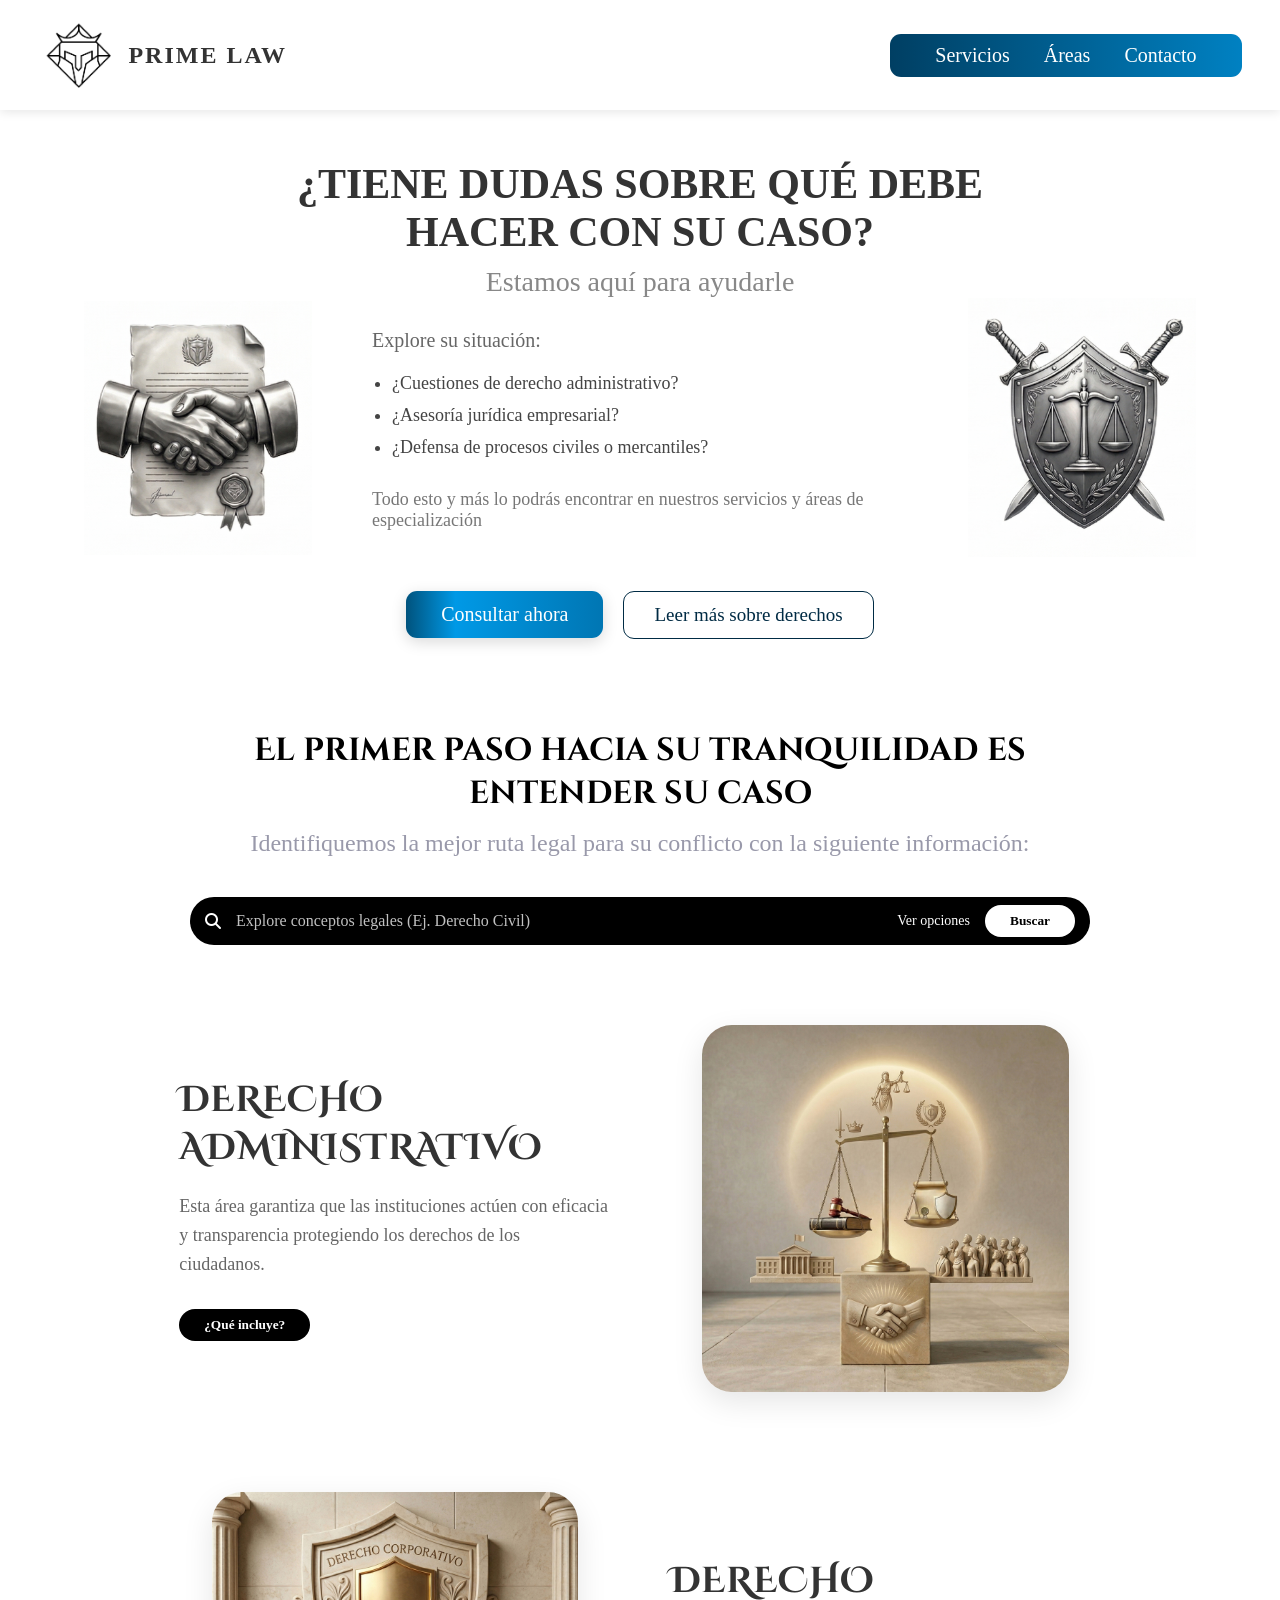
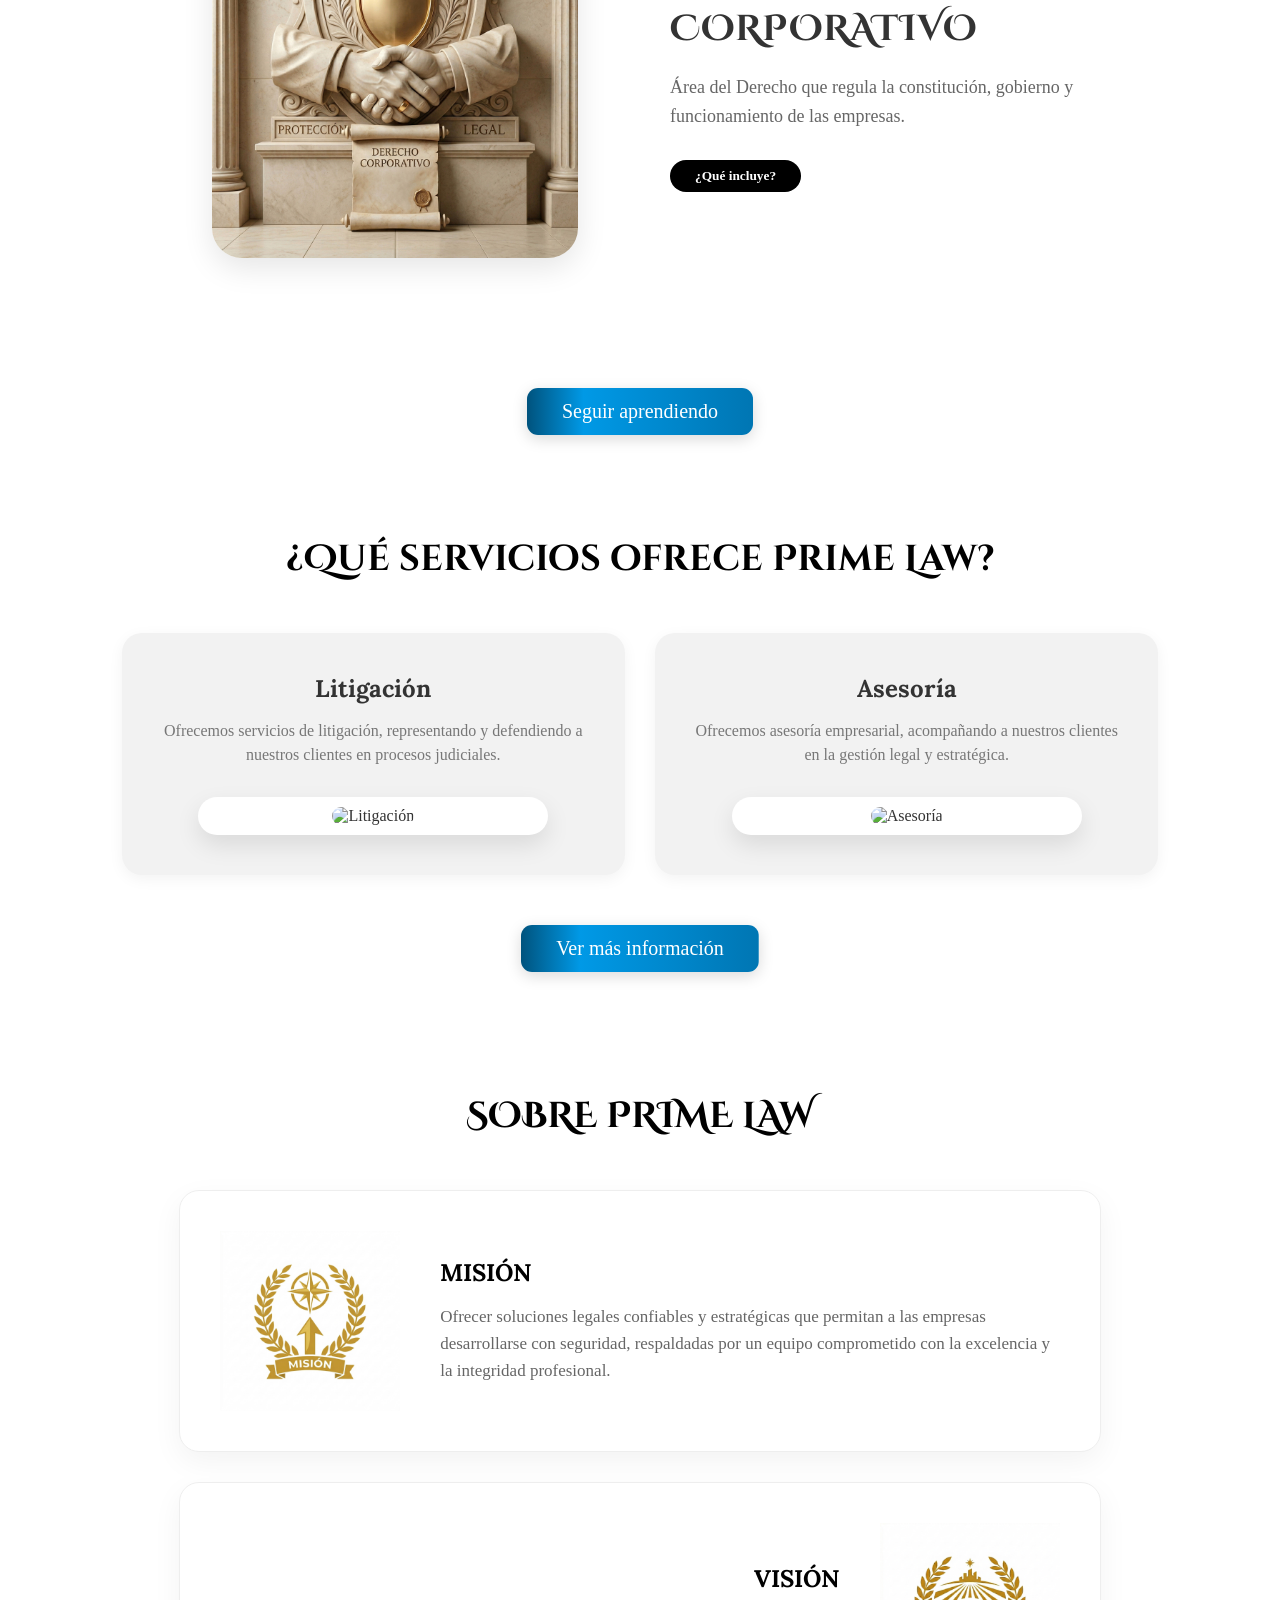
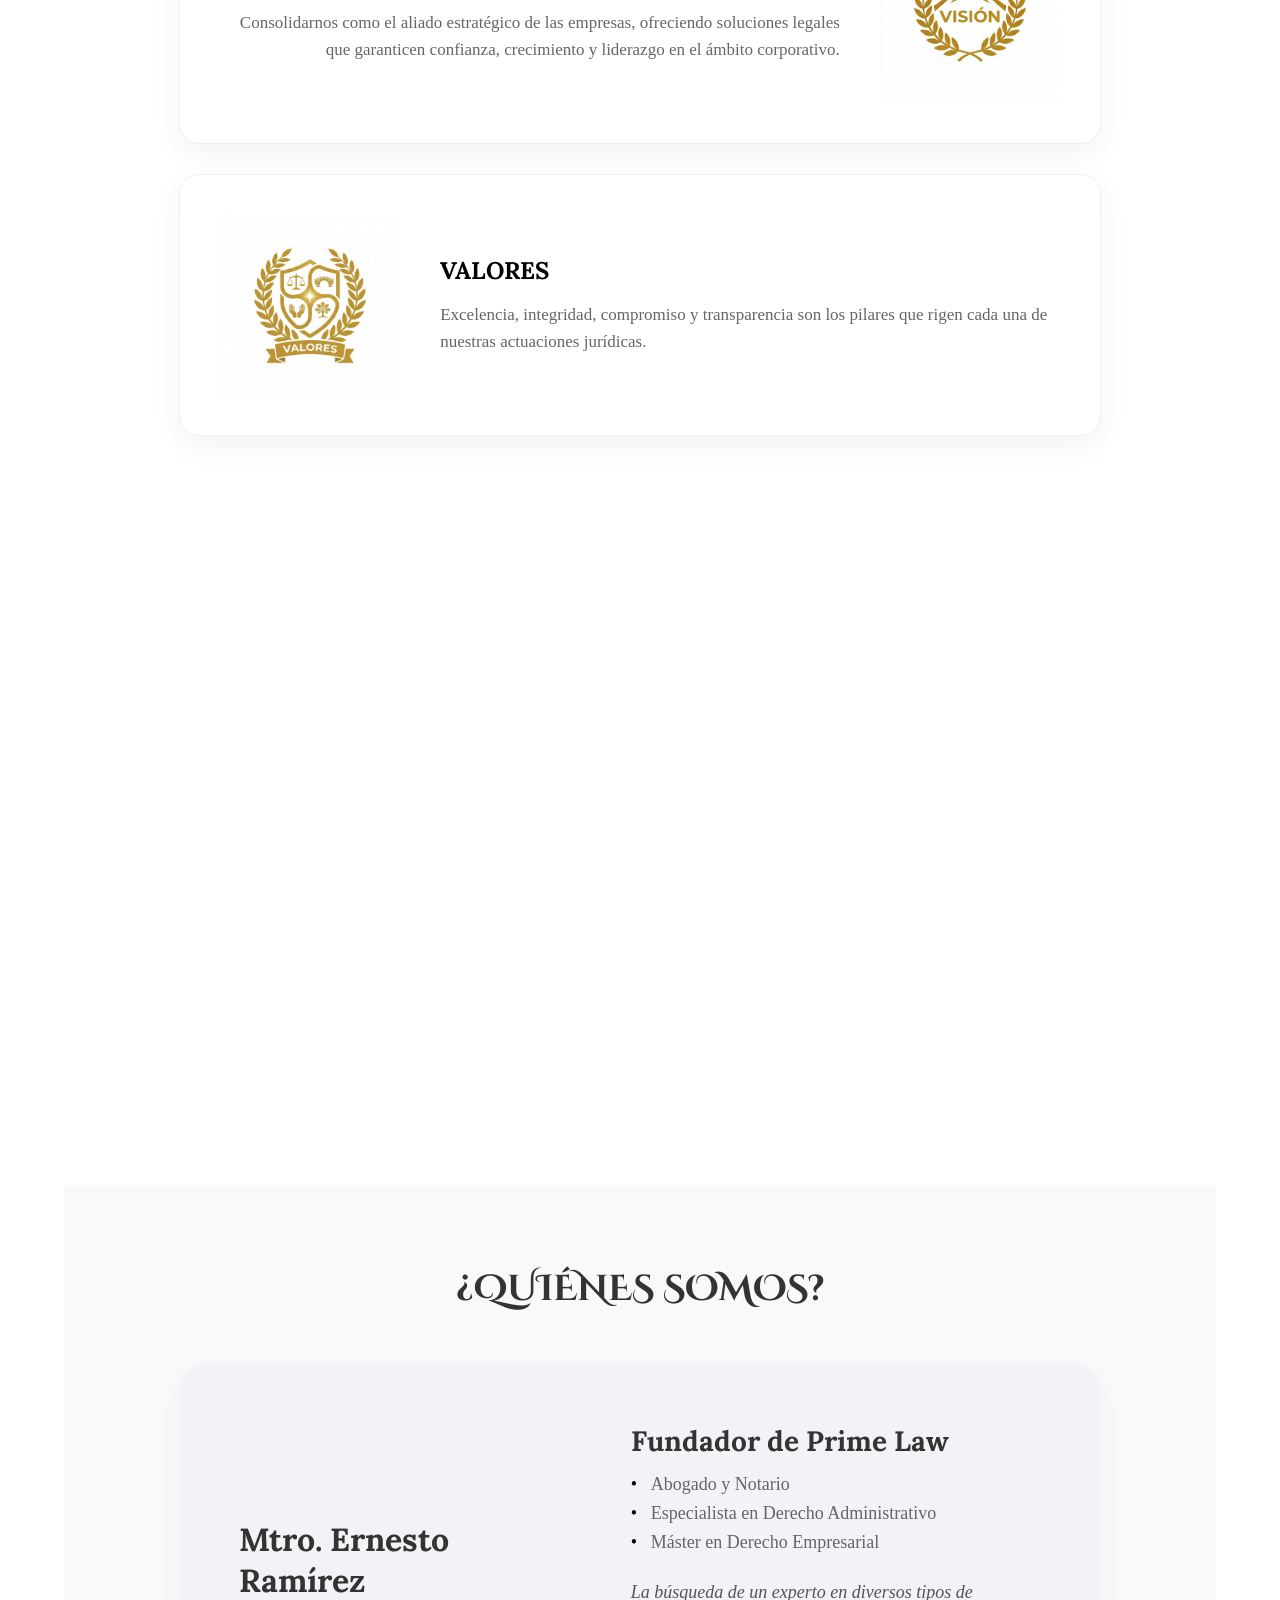
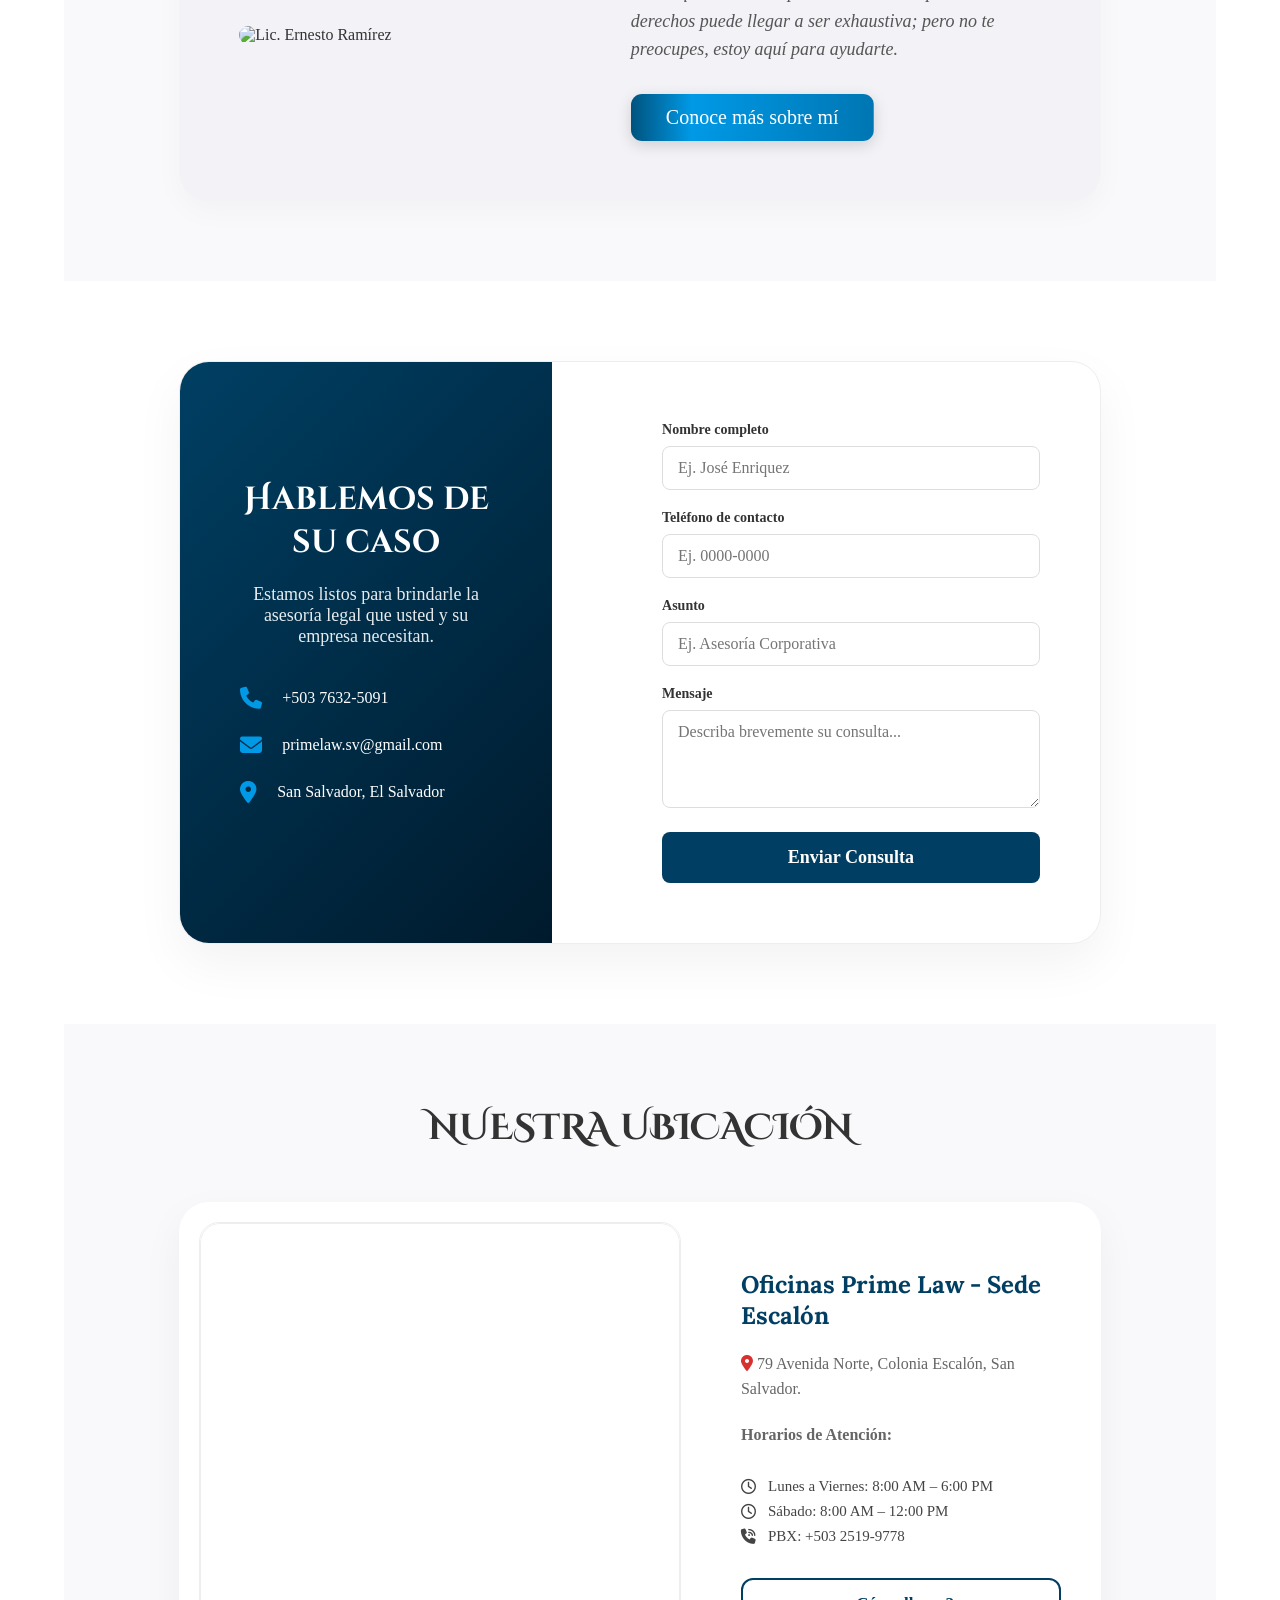
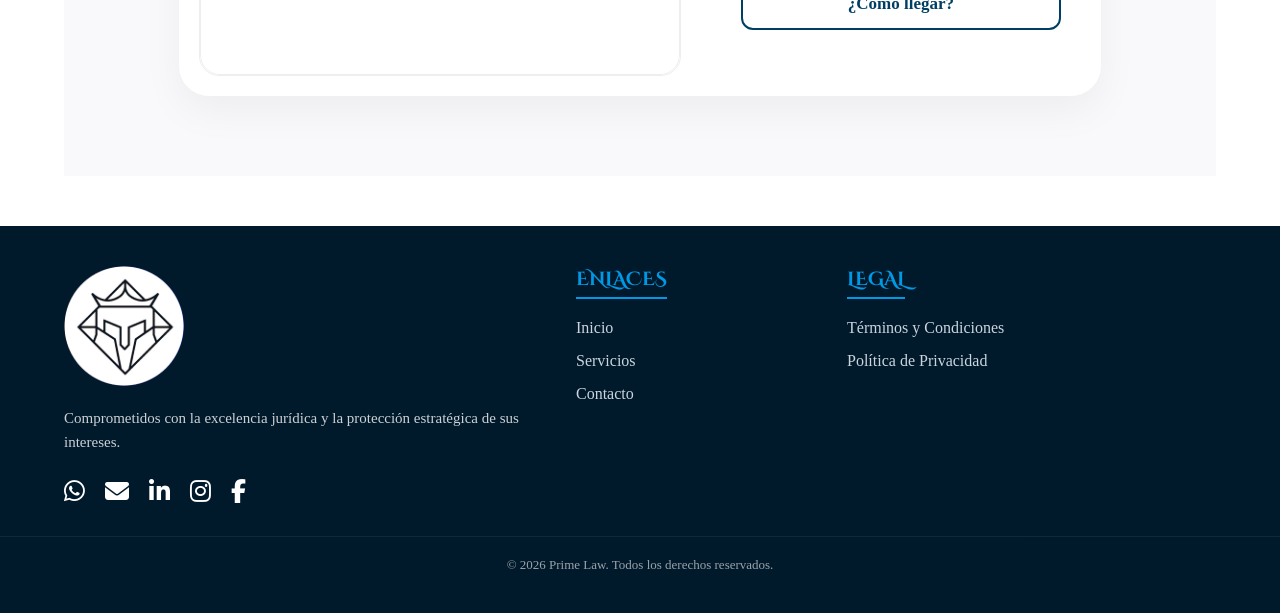
==== commit 9ad4e716: "Cambios y arreglos" ====
--- a/index.html
+++ b/index.html
@@ -18,7 +18,7 @@
             <span class="nombre-firma">PRIME LAW</span>
         </div>
         <nav class="navegacion-superior">
-            <a href="#" class="enlace-nav">Servicios</a>
+            <a href="../html/servicios.html" class="enlace-nav">Servicios</a>
             <a href="../html/areas.html" class="enlace-nav">Áreas</a>
             <a href="#redes-sociales-pl" class="enlace-nav">Contacto</a>
         </nav>
@@ -32,7 +32,7 @@
             <div class="contenedor-flexible">
                 <aside class="columna-imagen">
                     <div class="contenedor-resplandor">
-                        <img src="images/contrato.png" alt="Acuerdo legal" class="imagen-decorativa">
+                        <img src="../images/contrato.png" alt="Acuerdo legal" class="imagen-decorativa">
                     </div>
                 </aside>
 
@@ -55,7 +55,7 @@
 
             <div class="contenedor-botones">
                 <a href="#seccion-contacto"><button class="boton-primario">Consultar ahora</button></a>
-                <button class="boton-secundario">Leer más sobre derechos</button>
+                <a href="../html/areas.html"><button class="boton-secundario">Leer más sobre derechos</button></a>
             </div>
         </section>
 
@@ -94,7 +94,7 @@
                 </div>
             </div>
 
-            <a href=""><button class="boton-primario" style="margin-top: 30px;">Seguir aprendiendo</button></a>
+            <a href="../html/areas.html"><button class="boton-primario" style="margin-top: 30px;">Seguir aprendiendo</button></a>
         </section>
 
         <section class="seccion-servicios-cards">
@@ -111,11 +111,11 @@
                     <h3 class="subtitulo-card">Asesoría</h3>
                     <p class="texto-card">Ofrecemos asesoría empresarial, acompañando a nuestros clientes en la gestión legal y estratégica.</p>
                     <div class="marco-imagen-card">
-                        <img src="images/asesoria.png" alt="Asesoría" class="imagen-card">
+                        <img src="../images/asesoria.png" alt="Asesoría" class="imagen-card">
                     </div>
                 </article>
             </div>
-            <a href=""><button class="boton-primario" style="margin-top: 50px;">Ver más información</button></a>
+            <a href="../html/servicios.html"><button class="boton-primario" style="margin-top: 50px;">Ver más información</button></a>
         </section>
 
         <section class="seccion-sobre-prime">
@@ -237,12 +237,12 @@
             <div class="columna-formulario revelar-der">
                 <form action="#">
                     <div class="grupo-entrada">
-                        <label>Nombre Completo</label>
+                        <label>Nombre completo</label>
                         <input type="text" placeholder="Ej. José Enriquez" required>
                     </div>
                     
                     <div class="grupo-entrada">
-                        <label>Teléfono de Contacto</label>
+                        <label>Teléfono de contacto</label>
                         <input type="tel" placeholder="Ej. 0000-0000" required>
                     </div>
 
@@ -289,7 +289,7 @@
                     <li><i class="fa-solid fa-phone-volume"></i> PBX: +503 2519-9778</li>
                 </ul>
                 
-                <a href="https://maps.app.goo.gl/9uTf9J7kR8D19XqH7" target="_blank" class="enlace-mapa-boton">
+                <a href="https://www.google.com/maps/dir//Ratio+Legis+oficina+juridica,+79+Avenida+Nte.,+San+Salvador/" target="_blank" class="enlace-mapa-boton">
                     <button class="boton-ver-maps">¿Cómo llegar?</button>
                 </a>
             </div>
--- a/css/inicio.css
+++ b/css/inicio.css
@@ -65,6 +65,44 @@
     margin: 0 15px;
     font-size: 20px;
 }
+
+/* CONTENEDOR DE REGRESAR */
+.contenedor-regresar {
+    padding: 20px 3% 0;
+    display: flex;
+    justify-content: flex-start;
+}
+
+.enlace-regresar {
+    text-decoration: none;
+    color: #003f63;
+    font-family: 'Lora', serif;
+    font-size: 18px;
+    font-weight: 500;
+    display: flex;
+    align-items: center;
+    gap: 10px;
+    transition: all 0.3s ease;
+    padding: 8px 15px;
+    border-radius: 8px;
+}
+
+.enlace-regresar i {
+    font-size: 20px;
+}
+
+.enlace-regresar:hover {
+    color: #0099e6;
+    background-color: rgba(0, 153, 230, 0.05);
+    transform: translateX(-5px); 
+}
+
+@media (max-width: 768px) {
+    .contenedor-regresar {
+        padding: 15px 5% 0;
+    }
+}
+
 
 /* SECCIÓN HERO */
 .contenido-hero {
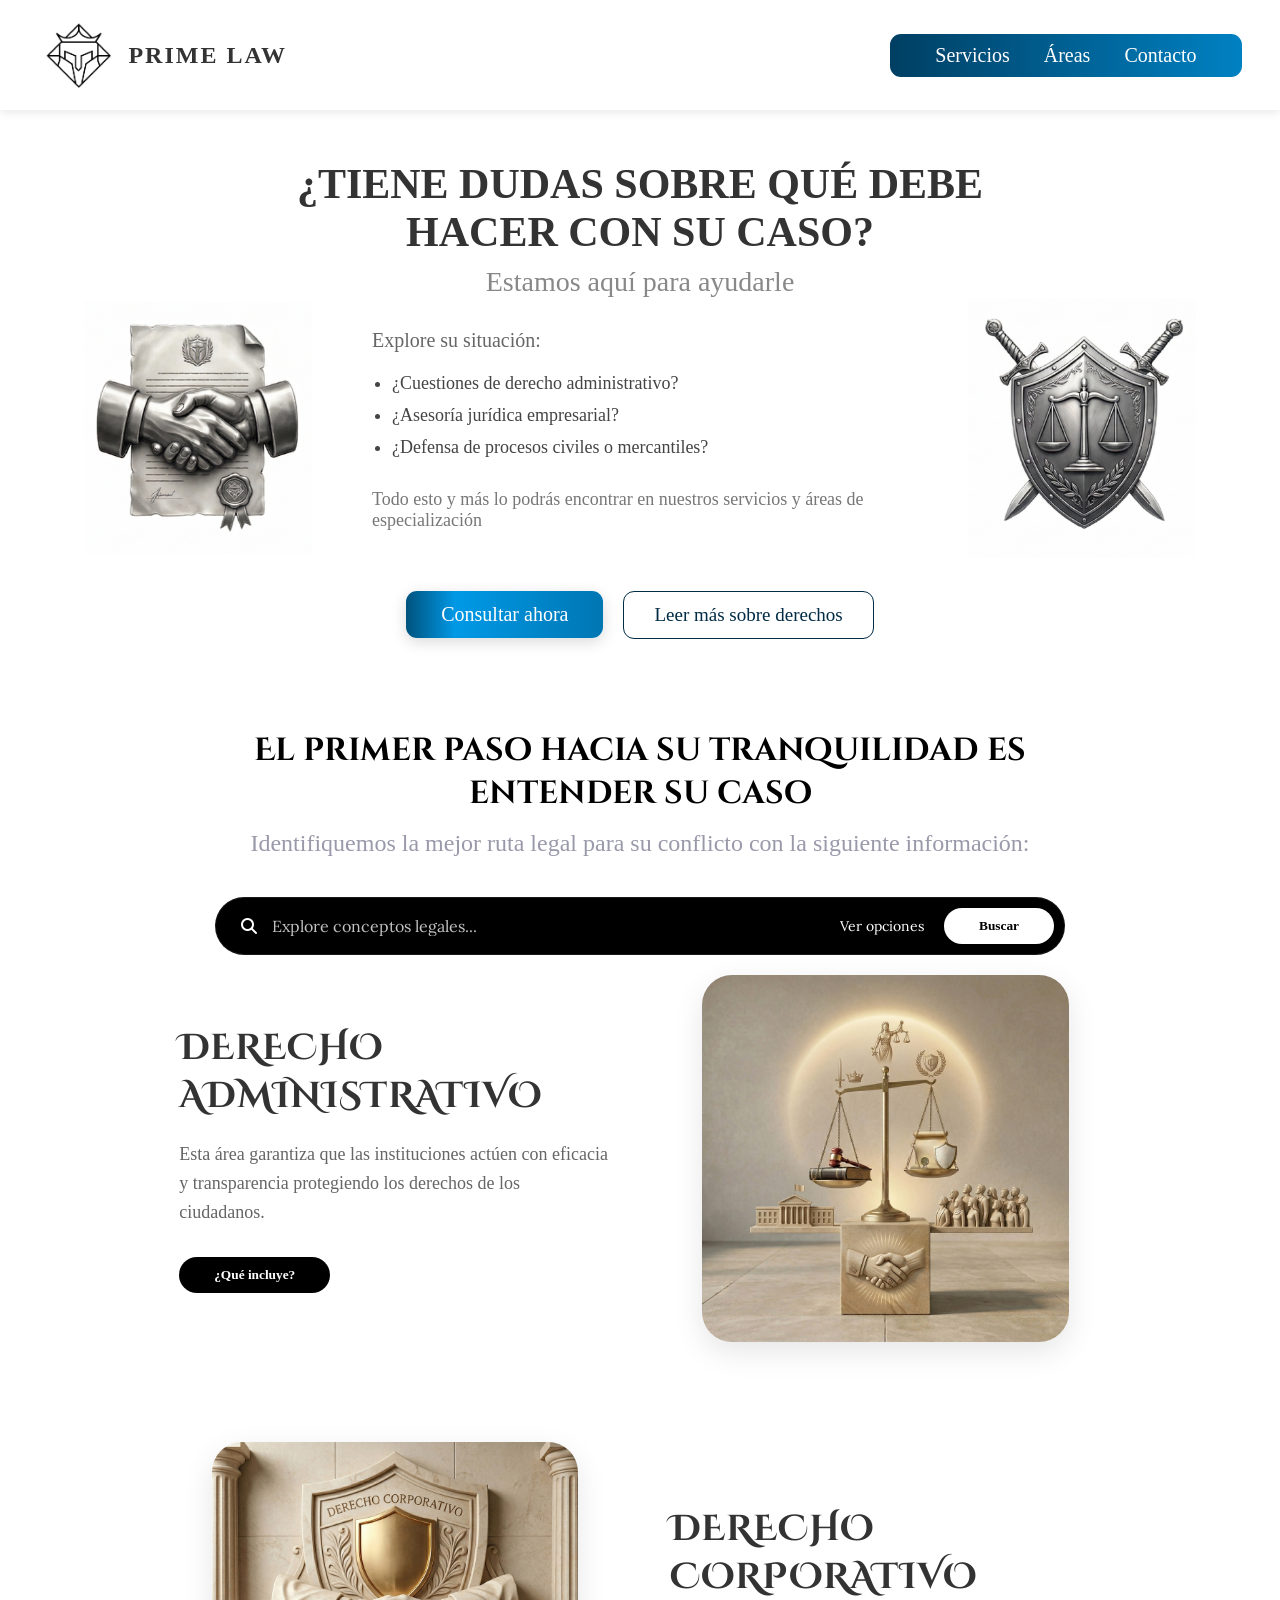
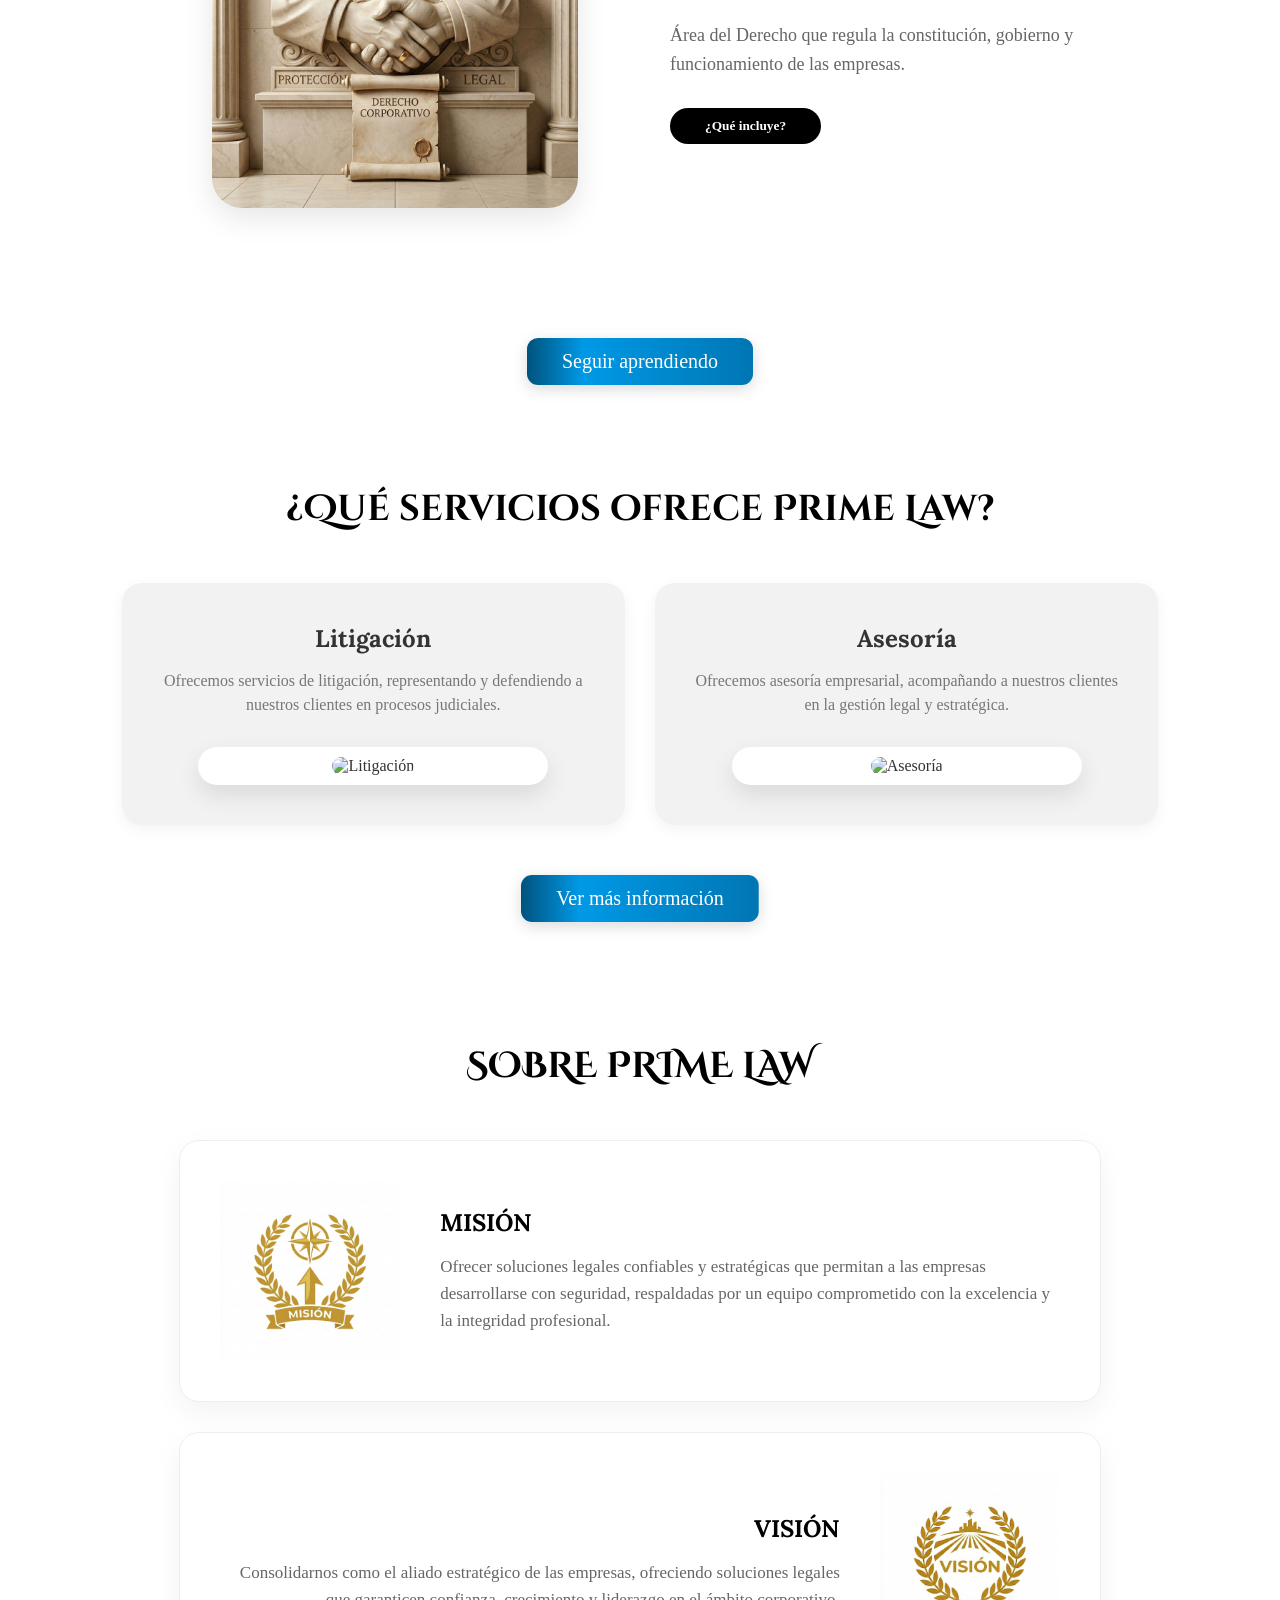
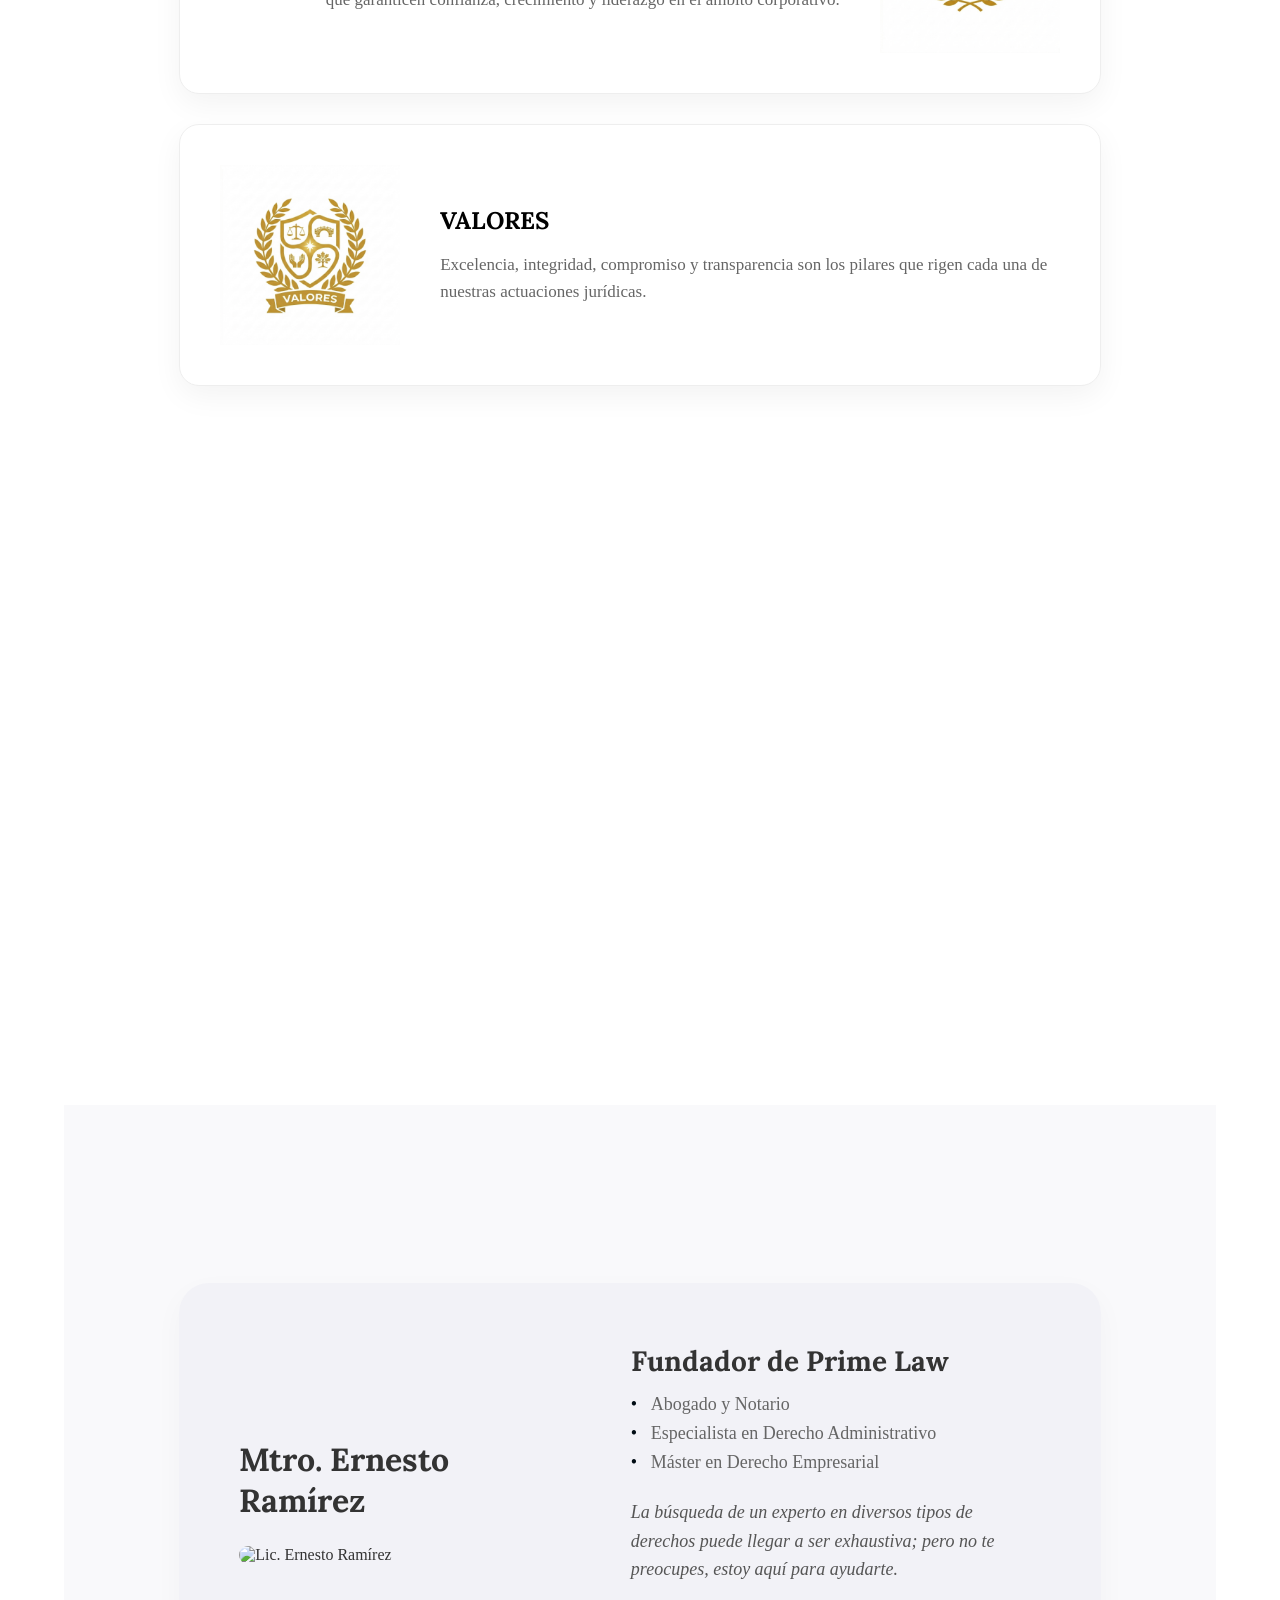
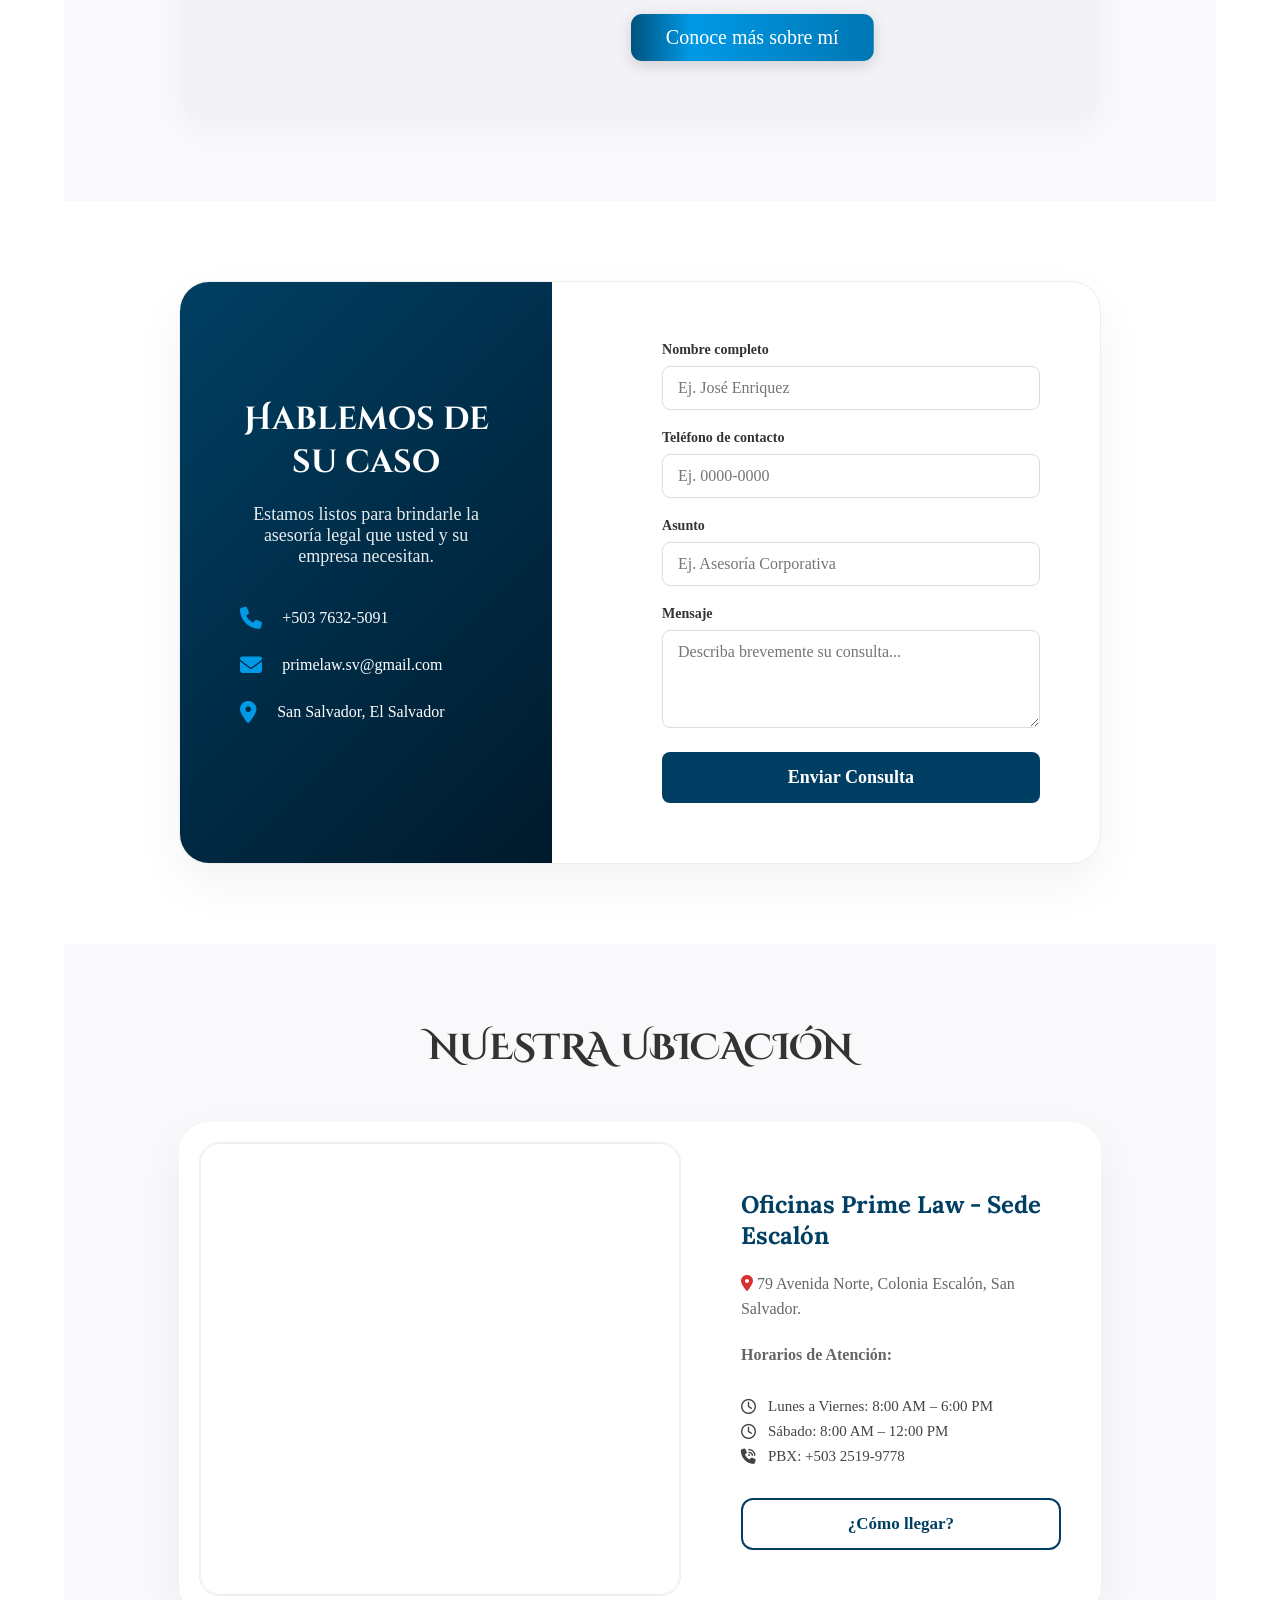
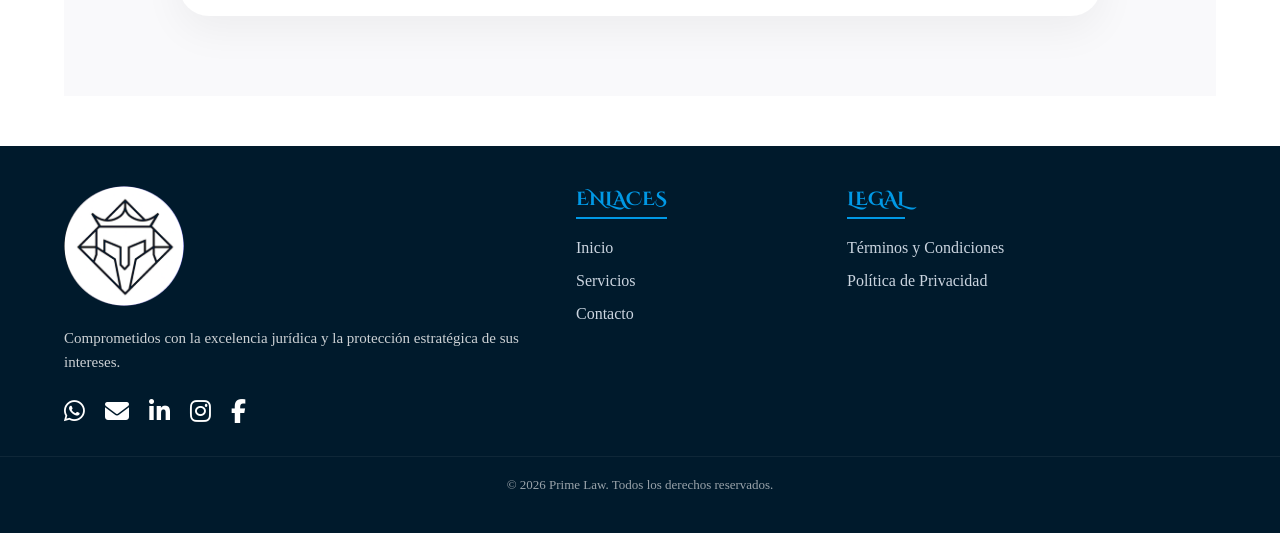
==== commit 5df1dcf3: "Pre-finalización" ====
--- a/index.html
+++ b/index.html
@@ -9,6 +9,7 @@
     <link href="https://fonts.googleapis.com/css2?family=Cinzel+Decorative:wght@400;700&family=Lora:ital,wght@0,400..700;1,400..700&display=swap" rel="stylesheet">
 
     <link rel="icon" type="image/png" href="../images/logo-sin-fondo.png">
+    <script src="https://cdn.jsdelivr.net/npm/@emailjs/browser@3/dist/email.min.js"></script>
 </head>
 <body>
 
@@ -63,13 +64,18 @@
             <h2 class="titulo-paso">El primer paso hacia su tranquilidad es entender su caso</h2>
             <p class="subtitulo-ruta">Identifiquemos la mejor ruta legal para su conflicto con la siguiente información:</p>
 
-            <div class="contenedor-busqueda">
+            <div class="contenedor-busqueda-principal">
                 <div class="barra-busqueda">
-                    <i class="fa-solid fa-magnifying-glass icono-lupa" style="color: white;"></i>
-                    <input type="text" placeholder="Explore conceptos legales (Ej. Derecho Civil)" class="entrada-busqueda">
-                    <span class="texto-opciones">Ver opciones</span>
-                    <button class="boton-buscar">Buscar</button>
-                </div>
+                    <i class="fa-solid fa-magnifying-glass" style="color: white; margin-left: 15px;"></i>
+                    
+                    <input type="text" id="busqueda-inicio" onkeyup="mostrarSugerencias()" placeholder="Explore conceptos legales..." class="entrada-busqueda" autocomplete="off">
+                    
+                    <span class="texto-opciones" onclick="toggleOpciones()">Ver opciones</span>
+                    
+                    <button class="boton-buscar" onclick="buscarDesdeInicio()">Buscar</button>
+                </div>
+                
+                <div id="lista-sugerencias" class="sugerencias-dropdown"></div>
             </div>
 
             <div class="contenedor-detalle-area revelar-izq">
@@ -179,6 +185,13 @@
                     <h4>Facebook</h4>
                     <p>Eventos legales, noticias de la firma y nuestra comunidad jurídica.</p>
                 </a>
+                
+                <a href="#" class="tarjeta-red revelar">
+                    <i class="fa-brands fa-tiktok"></i>
+                    <h4>TikTok</h4>
+                    <p>Cápsulas legales rápidas y consejos prácticos para su día a día.</p>
+                </a>
+                
 
             </div>
 
@@ -327,9 +340,9 @@
             <div class="columna-footer">
                 <h4>ENLACES</h4>
                 <ul class="enlaces-footer">
-                    <li><a href="#">Inicio</a></li>
-                    <li><a href="#">Servicios</a></li>
-                    <li><a href="#">Contacto</a></li>
+                    <li><a href="../index.html">Inicio</a></li>
+                    <li><a href="../html/servicios.html">Servicios</a></li>
+                    <li><a href="../index.html#redes-sociales-pl">Contacto</a></li>
                 </ul>
             </div>
 
@@ -345,6 +358,9 @@
             <p>© 2026 Prime Law. Todos los derechos reservados.</p>
         </div>
     </footer>   
+
+    <script src="https://cdn.jsdelivr.net/npm/@supabase/supabase-js@2"></script>
+    <script src="../js/formulario.js"></script>
 
     <script>
         const observer = new IntersectionObserver((entries) => {
--- a/css/inicio.css
+++ b/css/inicio.css
@@ -351,46 +351,57 @@
 }
 
 .barra-busqueda {
+    display: flex;
+    align-items: center;
     background-color: #000;
-    width: 100%;
-    max-width: 900px;
-    display: flex;
-    align-items: center;
-    padding: 8px 15px;
     border-radius: 50px;
-    gap: 15px;
-}
-
-.entrada-busqueda { 
-    flex: 1; 
-    background: transparent; 
-    border: none; 
-    color: white; 
-    font-size: 16px; 
-    outline: none; 
+    padding: 8px 10px;
+    width: 100%;
+    max-width: 850px;
+    margin: 0 auto;
+    position: relative;
+    z-index: 1001;
+    border: 1px solid rgba(255, 255, 255, 0.1);
+}
+
+.entrada-busqueda {
+    flex: 1;
+    background: transparent;
+    border: none;
+    color: white;
+    padding: 10px 15px;
+    font-size: 16px;
+    outline: none;
+    font-family: 'Lora', serif;
 }
 
 .entrada-busqueda::placeholder { 
     color: #c1c1c1; 
 }
 
-.texto-opciones { 
-    color: white; 
-    font-size: 14px; 
-    cursor: pointer; 
-    white-space: nowrap; 
-}
-
-.boton-buscar { 
-    background-color: #fff; 
-    color: #000; 
-    border: none; 
-    padding: 8px 25px; 
-    border-radius: 20px; 
-    font-weight: bold; 
-    cursor: pointer; 
-    transition: background 0.3s; 
-}
+.texto-opciones {
+    color: #fff;
+    font-size: 14px;
+    margin: 0 20px;
+    cursor: pointer;
+    white-space: nowrap;
+    transition: color 0.3s;
+    font-family: 'Lora', serif;
+}
+
+
+.boton-buscar {
+    background-color: #fff;
+    color: #000;
+    border: none;
+    border-radius: 30px;
+    padding: 10px 35px;
+    font-weight: bold;
+    cursor: pointer;
+    transition: all 0.3s ease;
+    font-family: 'Cinzel', serif;
+}
+
 
 /* DETALLES DE ÁREA */
 .contenedor-detalle-area {
@@ -1153,11 +1164,11 @@
 
 .contenedor-redes-flotantes {
     display: grid;
-    grid-template-columns: repeat(auto-fit, minmax(220px, 1fr));
-    gap: 25px;
-    max-width: 1200px;
+    grid-template-columns: repeat(5, 1fr); 
+    gap: 15px;
+    max-width: 1250px;
     margin: 0 auto;
-    padding: 40px 5%;
+    padding: 40px 2%;
     justify-items: center;
     perspective: 1000px;
 }
@@ -1167,10 +1178,10 @@
     backdrop-filter: blur(10px);
     border: 1px solid rgba(255, 255, 255, 0.3);
     border-radius: 20px;
-    padding: 30px;
-    width: 100%;
-    max-width: 280px;
-    min-height: 250px;
+    padding: 20px 15px;
+    width: 100%;
+    max-width: 210px;
+    min-height: 220px;
     transition: all 0.5s cubic-bezier(0.23, 1, 0.32, 1);
     cursor: pointer;
     text-decoration: none;
@@ -1178,6 +1189,7 @@
     flex-direction: column;
     align-items: center;
     box-shadow: 0 10px 30px rgba(0, 0, 0, 0.05);
+    transition: all 0.5s cubic-bezier(0.23, 1, 0.32, 1);
 }
 
 .tarjeta-red i {
@@ -1202,11 +1214,21 @@
 }
 
 .tarjeta-red:hover {
+    transform: translateY(-18px) rotateX(2deg) !important;
+    background: #ffffff;
+    box-shadow: 0 20px 40px rgba(0, 63, 99, 0.15);
+    border-color: #0081c2;
+    z-index: 10;
+}
+
+
+.tarjeta-red.revelar:hover {
     transform: translateY(-20px) rotateX(10deg);
     background: #ffffff;
     box-shadow: 0 20px 40px rgba(0, 63, 99, 0.15);
     border-color: #0081c2;
 }
+
 
 .tarjeta-red.whatsapp:hover {
     border-color: #25D366;
@@ -1282,4 +1304,54 @@
     .contenedor-redes-flotantes { grid-template-columns: 1fr; }
     .contenedor-footer { grid-template-columns: 1fr; text-align: center; }
     .columna-footer h4 { margin: 20px auto; }
+}
+
+
+
+.contenedor-busqueda-principal {
+    position: relative;
+    width: 100%;
+    max-width: 850px;
+    margin: 20px auto;
+}
+
+.sugerencias-dropdown {
+    position: absolute;
+    top: 90%;
+    left: 20px;
+    right: 20px;
+    background: white;
+    border-radius: 0 0 20px 20px;
+    box-shadow: 0 10px 30px rgba(0,0,0,0.2);
+    display: none;
+    z-index: 999;
+    padding-top: 20px;
+    border: 1px solid #eee;
+}
+
+.item-sugerencia {
+    display: flex;
+    align-items: center;
+    padding: 10px 20px;
+    cursor: pointer;
+    transition: background 0.3s;
+    border-bottom: 1px solid #7f7f7f;
+}
+
+.item-sugerencia:hover {
+    background: #f8f9fa;
+}
+
+.item-sugerencia img {
+    width: 40px;
+    height: 40px;
+    border-radius: 8px;
+    margin-right: 15px;
+    object-fit: cover;
+}
+
+.item-sugerencia span {
+    font-family: 'Lora', serif;
+    color: #003f63;
+    font-weight: 600;
 }
